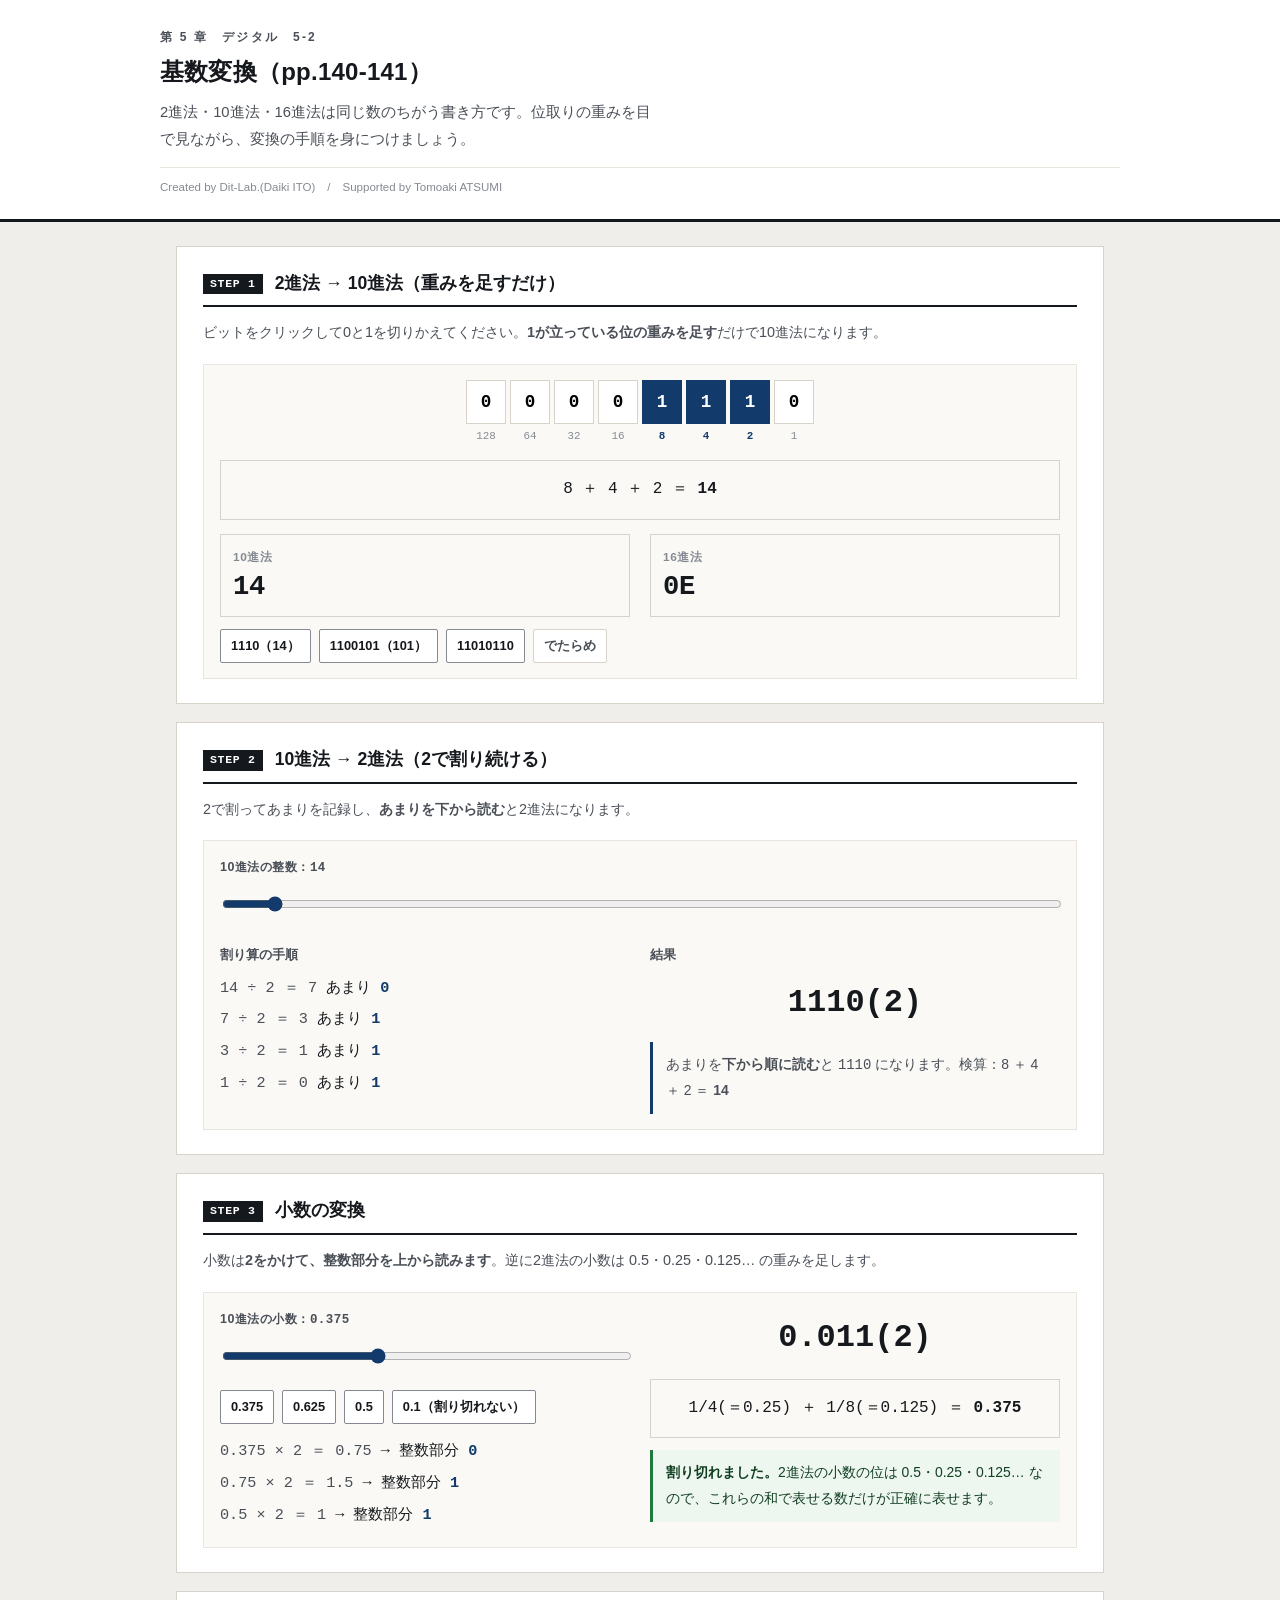
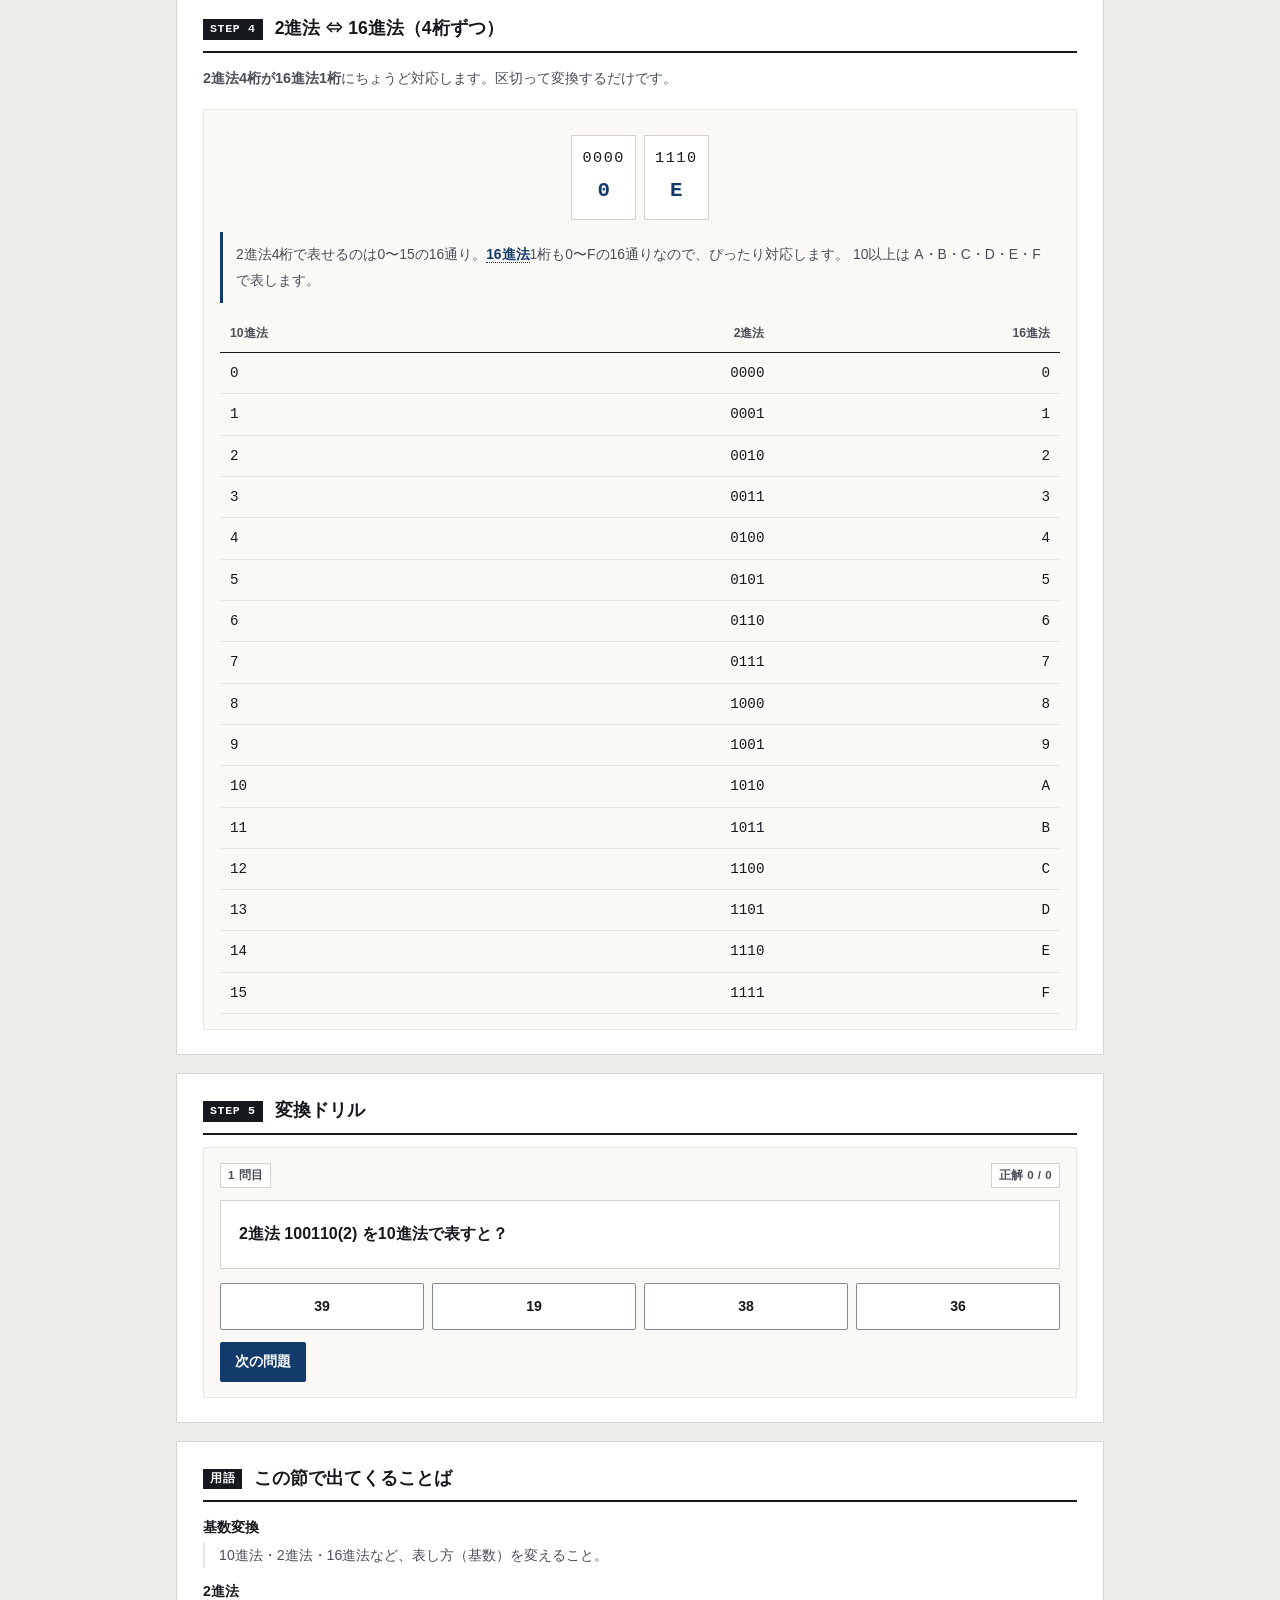
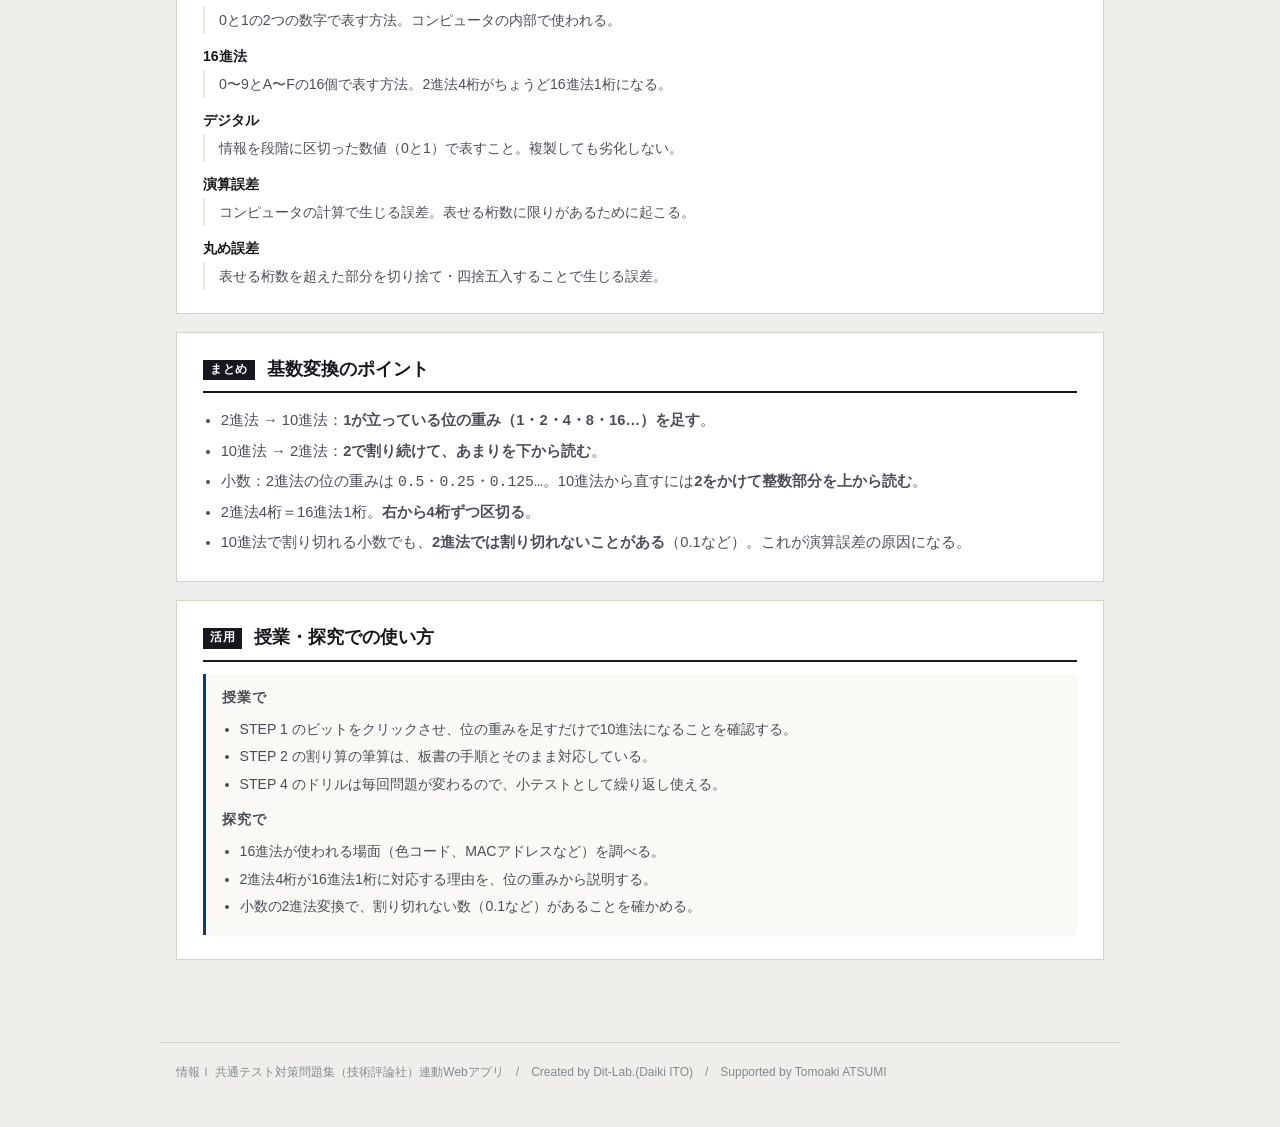
==== index.html @ 6496d929 "feat: Streamlit版を静的Webアプリ化。位の重み・割り算の手順・小数変換・16進法対応に対応" ====
<!DOCTYPE html>
<html lang="ja">
<head>
<meta charset="UTF-8">
<meta name="viewport" content="width=device-width, initial-scale=1.0">
<title>基数変換｜情報Ⅰ共通テスト対策問題集</title>
<meta name="description" content="2進法・10進法・16進法は同じ数のちがう書き方です。位取りの重みを目で見ながら、変換の手順を身につけましょう。">
<link rel="icon" href="data:image/svg+xml,%3Csvg xmlns=%22http://www.w3.org/2000/svg%22 viewBox=%220 0 32 32%22%3E%3Crect width=%2232%22 height=%2232%22 fill=%22%2315181c%22/%3E%3Ctext x=%2216%22 y=%2222%22 font-size=%2218%22 font-family=%22monospace%22 fill=%22%23fff%22 text-anchor=%22middle%22%3E01%3C/text%3E%3C/svg%3E">
<link rel="stylesheet" href="css/style.css">
<link rel="stylesheet" href="css/app.css">
</head>
<body>

<header class="app-header">
  <div class="inner">
    <span class="eyebrow">第 5 章　デジタル　5-2</span>
    <h1>基数変換（pp.140-141）</h1>
    <p class="lead">2進法・10進法・16進法は同じ数のちがう書き方です。位取りの重みを目で見ながら、変換の手順を身につけましょう。</p>
    <p class="credit">Created by Dit-Lab.(Daiki ITO)　/　Supported by Tomoaki ATSUMI</p>
  </div>
</header>

<main class="wrap">
  <section class="step" id="step1">
    <h2><span class="no">STEP 1</span>2進法 → 10進法（重みを足すだけ）</h2>
    <p class="desc">ビットをクリックして0と1を切りかえてください。<strong>1が立っている位の重みを足す</strong>だけで10進法になります。</p>

    <div class="panel">
      <div class="bitrow" id="bits"></div>
      <div class="calcline" id="calc1" style="margin-top:14px"></div>
      <div class="grid c2" style="margin-top:14px">
        <div class="metric" style="border:1px solid var(--rule);padding:12px">
          <div class="k">10進法</div><div class="v" id="dec1" style="font-size:1.7rem">—</div></div>
        <div class="metric" style="border:1px solid var(--rule);padding:12px">
          <div class="k">16進法</div><div class="v" id="hex1" style="font-size:1.7rem">—</div></div>
      </div>
      <div class="btn-row" style="margin-top:12px">
        <button class="btn sm" data-bin="00001110">1110（14）</button>
        <button class="btn sm" data-bin="01100101">1100101（101）</button>
        <button class="btn sm" data-bin="11010110">11010110</button>
        <button class="btn sm ghost" id="randBin">でたらめ</button>
      </div>
    </div>
  </section>

  <section class="step" id="step2">
    <h2><span class="no">STEP 2</span>10進法 → 2進法（2で割り続ける）</h2>
    <p class="desc">2で割ってあまりを記録し、<strong>あまりを下から読む</strong>と2進法になります。</p>
    <div class="panel">
      <label class="fld" for="decIn">10進法の整数：<span class="mono" id="decInV">14</span></label>
      <input type="range" id="decIn" min="0" max="255" step="1" value="14">
      <div class="grid c2" style="margin-top:14px">
        <div><h3 style="font-size:.84rem;color:var(--ink-2);margin-bottom:8px">割り算の手順</h3>
          <div class="divsteps" id="divSteps"></div></div>
        <div><h3 style="font-size:.84rem;color:var(--ink-2);margin-bottom:8px">結果</h3>
          <div class="bigval" id="binOut"></div>
          <div class="note info" id="divNote" style="margin-top:10px"></div></div>
      </div>
    </div>
  </section>

  <section class="step" id="step3">
    <h2><span class="no">STEP 3</span>小数の変換</h2>
    <p class="desc">小数は<strong>2をかけて、整数部分を上から読みます</strong>。逆に2進法の小数は 0.5・0.25・0.125… の重みを足します。</p>
    <div class="panel">
      <div class="grid c2">
        <div>
          <label class="fld" for="fracIn">10進法の小数：<span class="mono" id="fracInV">0.375</span></label>
          <input type="range" id="fracIn" min="0" max="0.9990" step="0.0005" value="0.375">
          <div class="btn-row" style="margin-top:8px">
            <button class="btn sm" data-frac="0.375">0.375</button>
            <button class="btn sm" data-frac="0.625">0.625</button>
            <button class="btn sm" data-frac="0.5">0.5</button>
            <button class="btn sm" data-frac="0.1">0.1（割り切れない）</button>
          </div>
          <div class="divsteps" id="fracSteps" style="margin-top:12px"></div>
        </div>
        <div>
          <div class="bigval" id="fracOut"></div>
          <div class="calcline" id="fracCalc" style="margin-top:12px"></div>
          <div class="note" id="fracNote" style="margin-top:12px"></div>
        </div>
      </div>
    </div>
  </section>

  <section class="step" id="step4">
    <h2><span class="no">STEP 4</span>2進法 ⇔ 16進法（4桁ずつ）</h2>
    <p class="desc"><strong>2進法4桁が16進法1桁</strong>にちょうど対応します。区切って変換するだけです。</p>
    <div class="panel">
      <div class="hexmap" id="hexMap"></div>
      <div class="note info" style="margin-top:12px">
        2進法4桁で表せるのは0〜15の16通り。<span class="term" data-t="16進法">16進法</span>1桁も0〜Fの16通りなので、ぴったり対応します。
        10以上は A・B・C・D・E・F で表します。
      </div>
      <div class="tbl-scroll" style="margin-top:12px"><table class="tbl" id="hexTable"></table></div>
    </div>
  </section>

  <section class="step" id="step5">
    <h2><span class="no">STEP 5</span>変換ドリル</h2>
    <div class="panel">
      <div class="qhead">
        <span class="badge" id="dProgress">0 問</span>
        <span class="badge">正解 <span class="score" id="dScore">0</span> / <span class="score" id="dTotal">0</span></span>
      </div>
      <div class="card-q"><div class="q-scene" id="dText"></div></div>
      <div class="choice4" id="dChoices"></div>
      <div class="note" id="dFb" hidden style="margin-top:12px"></div>
      <div class="btn-row" style="margin-top:12px">
        <button class="btn primary" id="dNext">次の問題</button>
      </div>
    </div>
  </section>

  <section class="step" id="glossary">
    <h2><span class="no">用語</span>この節で出てくることば</h2>
    <div id="glossBox"></div>
  </section>

  <section class="step">
    <h2><span class="no">まとめ</span>基数変換のポイント</h2>
    <ul style="margin:0;padding-left:1.2em;color:var(--ink-2);font-size:.92rem;line-height:2.05">
      <li>2進法 → 10進法：<strong>1が立っている位の重み（1・2・4・8・16…）を足す</strong>。</li>
      <li>10進法 → 2進法：<strong>2で割り続けて、あまりを下から読む</strong>。</li>
      <li>小数：2進法の位の重みは <span class="mono">0.5・0.25・0.125…</span>。10進法から直すには<strong>2をかけて整数部分を上から読む</strong>。</li>
      <li>2進法4桁＝16進法1桁。<strong>右から4桁ずつ区切る</strong>。</li>
      <li>10進法で割り切れる小数でも、<strong>2進法では割り切れないことがある</strong>（0.1など）。これが演算誤差の原因になる。</li>
    </ul>
  </section>

  <section class="step">
    <h2><span class="no">活用</span>授業・探究での使い方</h2>
    <div class="use-note">
      <h3>授業で</h3>
      <ul>
        <li>STEP 1 のビットをクリックさせ、位の重みを足すだけで10進法になることを確認する。</li>
        <li>STEP 2 の割り算の筆算は、板書の手順とそのまま対応している。</li>
        <li>STEP 4 のドリルは毎回問題が変わるので、小テストとして繰り返し使える。</li>
      </ul>
      <h3 style="margin-top:12px">探究で</h3>
      <ul>
        <li>16進法が使われる場面（色コード、MACアドレスなど）を調べる。</li>
        <li>2進法4桁が16進法1桁に対応する理由を、位の重みから説明する。</li>
        <li>小数の2進法変換で、割り切れない数（0.1など）があることを確かめる。</li>
      </ul>
    </div>
  </section>

</main>

<footer class="app-footer">
  情報Ⅰ 共通テスト対策問題集（技術評論社）連動Webアプリ　/　Created by Dit-Lab.(Daiki ITO)　/　Supported by Tomoaki ATSUMI
</footer>

<script src="js/tools.js"></script>
<script src="js/chart.js"></script>
<script src="js/terms.js"></script>
<script src="js/app.js"></script>
</body>
</html>
---- css/style.css ----
/* =========================================================
   情報Ⅰ 共通テスト対策問題集 — Web アプリ共通スタイル
   紙面（参考書）に寄せた設計。装飾色は使わず、色は意味を持つときだけ。
   ========================================================= */

:root{
  --paper:#ffffff;
  --paper-2:#faf9f6;      /* うすい紙 */
  --bg:#f0eeea;           /* 台紙 */
  --ink:#15181c;
  --ink-2:#4a4f57;
  --ink-3:#858a92;
  --rule:#d7d3cb;         /* 罫線 */
  --rule-2:#e8e5df;
  --accent:#123a6b;       /* 濃紺。主要操作と現在地だけに使う */
  --accent-w:#e9eef6;
  --zero:#c0392b;         /* 左＝0 */
  --one:#1d4ed8;          /* 右＝1 */
  --ok:#1f7a3d;   --ok-bg:#eef6f0;
  --ng:#b3261e;   --ng-bg:#fbefee;
  --warn:#8a5a00; --warn-bg:#fbf5e8;
  --font:"Hiragino Kaku Gothic ProN","Hiragino Sans","Yu Gothic Medium","Yu Gothic",
         "Noto Sans JP",Meiryo,-apple-system,BlinkMacSystemFont,sans-serif;
  --mono:"SFMono-Regular",Menlo,Consolas,"Courier New",monospace;
}

*{box-sizing:border-box}
[hidden]{display:none !important}
html{-webkit-text-size-adjust:100%}
body{
  margin:0; background:var(--bg); color:var(--ink);
  font-family:var(--font); font-size:16px; line-height:1.85;
  font-feature-settings:"palt" 1;
}
h1,h2,h3,h4{line-height:1.45; margin:0; font-weight:700}
p{margin:0 0 .75em} p:last-child{margin-bottom:0}
a{color:var(--accent)}

/* ---------- 標題 ---------- */
.app-header{background:var(--paper); border-bottom:3px solid var(--ink); padding:26px 20px 20px}
.app-header .inner{max-width:960px; margin:0 auto}
.app-header .eyebrow{
  font-size:.75rem; font-weight:700; color:var(--ink-2); letter-spacing:.18em;
  display:block; margin-bottom:7px;
}
.app-header h1{font-size:1.5rem; letter-spacing:.01em}
.app-header .lead{font-size:.92rem; color:var(--ink-2); margin-top:9px; max-width:60ch}
.app-header .credit{
  font-size:.72rem; color:var(--ink-3); margin-top:14px;
  padding-top:9px; border-top:1px solid var(--rule-2);
}

/* ---------- 版面 ---------- */
.wrap{max-width:960px; margin:0 auto; padding:24px 16px 64px}
.step{background:var(--paper); border:1px solid var(--rule); padding:24px 26px; margin-bottom:18px}
.step > h2{
  display:flex; align-items:baseline; gap:12px; font-size:1.1rem;
  padding-bottom:9px; border-bottom:2px solid var(--ink); margin-bottom:12px;
}
.step > h2 .no{
  flex:none; font-family:var(--mono); font-size:.72rem; font-weight:700;
  background:var(--ink); color:var(--paper); padding:2px 7px; letter-spacing:.06em;
  position:relative; top:-2px;
}
.step > .desc{color:var(--ink-2); font-size:.9rem; margin-bottom:18px}
.step[hidden]{display:none}

.grid{display:grid; gap:20px}
.grid > *{min-width:0}          /* 子の中身で列が広がるのを防ぐ */
@media(min-width:800px){ .grid.c2{grid-template-columns:1fr 1fr} }

.panel{border:1px solid var(--rule-2); background:var(--paper-2); padding:15px 16px; min-width:0}
.panel > h3{
  font-size:.8rem; font-weight:700; color:var(--ink-2); letter-spacing:.08em;
  margin-bottom:12px; padding-bottom:6px; border-bottom:1px solid var(--rule);
}

/* ---------- 部品 ---------- */
.btn{
  appearance:none; border:1px solid var(--ink-3); background:var(--paper); color:var(--ink);
  font-family:inherit; font-size:.88rem; font-weight:700; padding:8px 14px;
  border-radius:2px; cursor:pointer; min-height:40px; line-height:1.4;
  transition:background .12s, border-color .12s, color .12s;
}
.btn:hover:not(:disabled){background:var(--accent-w); border-color:var(--accent); color:var(--accent)}
.btn:disabled{opacity:.35; cursor:not-allowed}
.btn.primary{background:var(--accent); color:var(--paper); border-color:var(--accent)}
.btn.primary:hover:not(:disabled){background:#0d2c53; color:var(--paper)}
.btn.ghost{border-color:var(--rule); color:var(--ink-2)}
.btn.sm{font-size:.8rem; padding:5px 10px; min-height:34px}
.btn-row{display:flex; flex-wrap:wrap; gap:8px; align-items:center}

/* タブ（見出し下線式） */
.seg{display:flex; gap:0; border-bottom:1px solid var(--rule)}
.seg button{
  appearance:none; border:0; background:transparent; font-family:inherit; font-size:.88rem;
  font-weight:700; color:var(--ink-3); padding:9px 4px; margin-right:26px; cursor:pointer;
  border-bottom:3px solid transparent; margin-bottom:-1px; min-height:40px;
}
.seg button:hover{color:var(--ink-2)}
.seg button[aria-pressed="true"]{color:var(--ink); border-bottom-color:var(--accent)}

label.fld{display:block; font-size:.78rem; font-weight:700; color:var(--ink-2); margin-bottom:5px; letter-spacing:.04em}
input[type=text], textarea, input[type=number]{
  width:100%; font-family:inherit; font-size:1rem; color:var(--ink);
  border:1px solid var(--ink-3); border-radius:2px; padding:9px 11px;
  background:var(--paper); min-height:42px;
}
input:focus, textarea:focus{outline:2px solid var(--accent); outline-offset:-1px; border-color:var(--accent)}
.btn:focus-visible, .seg button:focus-visible, .node-card:focus-visible{outline:2px solid var(--accent); outline-offset:2px}
textarea{resize:vertical; line-height:1.7}
.mono{font-family:var(--mono)}

table.tbl{width:100%; border-collapse:collapse; font-size:.89rem}
table.tbl th, table.tbl td{border-bottom:1px solid var(--rule-2); padding:7px 10px; text-align:right}
table.tbl th:first-child, table.tbl td:first-child{text-align:left}
table.tbl thead th{border-bottom:1.5px solid var(--ink); font-size:.76rem; color:var(--ink-2); font-weight:700; white-space:nowrap}
.tbl-scroll{overflow-x:auto; -webkit-overflow-scrolling:touch; max-width:100%}

.note{padding:10px 13px; font-size:.87rem; border-left:3px solid var(--ink-3); background:var(--paper-2)}
.note.ok{background:var(--ok-bg); border-left-color:var(--ok); color:#123f22}
.note.ng{background:var(--ng-bg); border-left-color:var(--ng); color:#6d1a15}
.note.info{background:var(--paper-2); border-left-color:var(--accent); color:var(--ink-2)}
.note.warn{background:var(--warn-bg); border-left-color:var(--warn); color:#5c3d00}
.note[hidden]{display:none}

.badge{
  display:inline-block; font-size:.72rem; font-weight:700; padding:1px 7px;
  border:1px solid var(--rule); color:var(--ink-2); background:var(--paper); letter-spacing:.04em;
}

/* 数値は罫線で仕切るだけ。カードにしない */
.metrics{display:flex; flex-wrap:wrap; gap:0; border-top:1px solid var(--rule)}
.metric{flex:1 1 130px; padding:11px 14px 11px 0; border-right:1px solid var(--rule-2)}
.metric:last-child{border-right:0}
.metric .k{font-size:.74rem; color:var(--ink-3); font-weight:700; letter-spacing:.05em}
.metric .v{font-size:1.6rem; font-weight:700; line-height:1.3; font-family:var(--mono); letter-spacing:-.01em}
.metric .s{font-size:.76rem; color:var(--ink-2)}

.bit0{color:var(--zero); font-weight:700}
.bit1{color:var(--one); font-weight:700}

.app-footer{
  max-width:960px; margin:0 auto; padding:18px 16px 44px; color:var(--ink-3);
  font-size:.75rem; border-top:1px solid var(--rule);
}
.sr-only{position:absolute;width:1px;height:1px;overflow:hidden;clip:rect(0 0 0 0);white-space:nowrap}

@media(max-width:640px){
  body{font-size:15px}
  .app-header{padding:20px 16px 16px}
  .app-header h1{font-size:1.16rem}
  .wrap{padding:16px 12px 52px}
  .step{padding:18px 15px}
  .seg button{margin-right:18px; font-size:.84rem}
  .metric{flex-basis:50%; border-right:0}
}
@media (prefers-reduced-motion:reduce){ *{animation:none!important; transition:none!important} }

/* ---------- 自分のデータ・共有・印刷 ---------- */
.toolbar{display:flex; flex-wrap:wrap; gap:8px; align-items:center; margin-top:12px;
  padding-top:12px; border-top:1px solid var(--rule-2)}
.toolbar .hint{font-size:.78rem; color:var(--ink-3)}
.paste-area{width:100%; min-height:110px; font-family:var(--mono); font-size:.86rem}
.use-note{background:var(--paper-2); border-left:3px solid var(--accent); padding:14px 16px; font-size:.88rem}
.use-note h3{font-size:.86rem; letter-spacing:.06em; margin-bottom:8px; color:var(--ink-2)}
.use-note ol, .use-note ul{margin:0; padding-left:1.25em; line-height:1.95; color:var(--ink-2)}

@media print{
  body{background:#fff}
  .app-header{border-bottom:2px solid #000}
  .step{border:1px solid #bbb; break-inside:avoid; page-break-inside:avoid; margin-bottom:12px}
  .btn, .seg, .toolbar, input[type=range]{display:none !important}
  .note{border-left-width:2px}
  a[href]:after{content:""}
}

/* ---------- 入力グリッド ---------- */
.dg-scroll{overflow:auto; -webkit-overflow-scrolling:touch; border:1px solid var(--rule); background:var(--paper); max-height:420px}
table.dg{border-collapse:collapse; font-family:var(--mono); font-size:.9rem; min-width:100%}
table.dg th, table.dg td{border:1px solid var(--rule-2); padding:0}
table.dg thead th{background:var(--paper-2); position:sticky; top:0; z-index:2}
table.dg .dg-n{background:var(--paper-2); color:var(--ink-3); font-size:.76rem; font-weight:400;
  text-align:center; min-width:34px; padding:0 4px; position:sticky; left:0; z-index:1}
table.dg .dg-corner{background:var(--paper-2); min-width:34px; position:sticky; left:0; z-index:3}
table.dg .dg-act{background:var(--paper-2); width:34px}
.dg-h, .dg-c{width:100%; min-width:96px; border:0; background:transparent; font-family:inherit;
  font-size:.9rem; padding:8px 9px; color:var(--ink); min-height:38px}
.dg-h{font-weight:700; font-family:var(--font); font-size:.82rem; color:var(--ink-2)}
.dg-c.num{text-align:right}
.dg-c:focus, .dg-h:focus{outline:2px solid var(--accent); outline-offset:-2px; background:var(--accent-w)}
.dg-del{border:0; background:transparent; color:var(--ink-3); cursor:pointer; width:32px; height:34px; font-size:1rem}
.dg-del:hover{color:var(--ng)}
.dg-tools{display:flex; flex-wrap:wrap; gap:8px; align-items:center; margin-top:10px}
.dg-hint{font-size:.76rem; color:var(--ink-3)}

/* ---------- ファイル読み込み ---------- */
.filebox{display:flex; flex-wrap:wrap; gap:10px; align-items:center; padding:12px;
  border:1px dashed var(--rule); background:var(--paper-2)}
.filebox input[type=file]{font-size:.85rem; font-family:inherit; max-width:100%}
.filebox .sel{max-width:220px}
.filelabel{display:inline-flex; align-items:center; gap:6px; font-size:.85rem; font-weight:700;
  border:1px solid var(--ink-3); background:var(--paper); padding:8px 14px; border-radius:2px; cursor:pointer; min-height:40px}
.filelabel:hover{border-color:var(--accent); color:var(--accent); background:var(--accent-w)}
.filelabel input{display:none}

/* ---------- 用語解説 ---------- */
.term{position:relative; border-bottom:1.5px dotted var(--accent); cursor:help; color:var(--accent); font-weight:700}
.term .term-pop{display:none; position:absolute; left:0; top:1.7em; z-index:50; width:min(300px,78vw);
  background:var(--paper); border:1px solid var(--ink-3); box-shadow:0 6px 20px rgba(0,0,0,.14);
  padding:10px 12px; font-size:.82rem; font-weight:400; color:var(--ink-2); line-height:1.75;
  border-left:3px solid var(--accent); cursor:auto; text-align:left}
.term .term-pop b{display:block; color:var(--ink); font-size:.86rem; margin-bottom:3px}
.term.open .term-pop{display:block}
dl.gloss{margin:0; font-size:.88rem}
dl.gloss dt{font-weight:700; color:var(--ink); margin-top:10px}
dl.gloss dt:first-child{margin-top:0}
dl.gloss dd{margin:2px 0 0; color:var(--ink-2); line-height:1.85; padding-left:1em; border-left:2px solid var(--rule-2)}
@media print{ .term{border-bottom:0; color:inherit} .term .term-pop{display:none !important} }

/* ---------- スマホ・タブレット ---------- */
@media (max-width:1024px){
  /* iOS で入力時に画面が勝手に拡大するのを防ぐ（16px 未満だとズームする） */
  input[type=text], input[type=number], textarea, select, .dg-c, .dg-h{ font-size:16px }
  .dg-c, .dg-h{ min-width:110px }
}
@media (max-width:820px){
  .grid.c2{grid-template-columns:1fr}
  .dg-scroll{max-height:340px}
  .filebox{flex-direction:column; align-items:stretch}
  .filebox .sel{max-width:100%}
  .term .term-pop{left:auto; right:0; width:min(280px,86vw)}
}
@media (max-width:480px){
  .step > h2{font-size:1rem; flex-wrap:wrap}
  .metrics{gap:0}
  .metric{flex-basis:50%; padding-right:10px}
  .metric .v{font-size:1.3rem}
  .btn{padding:8px 12px}
  .dg-tools{gap:6px}
  .dg-hint{width:100%}
}
/* タッチ操作でのスクロールを滑らかに */
.tbl-scroll, .dg-scroll, .tree-box{ -webkit-overflow-scrolling:touch; overscroll-behavior-x:contain }
---- css/app.css ----
.qhead{display:flex; justify-content:space-between; align-items:center; margin-bottom:12px}
.card-q{border:1px solid var(--rule); background:var(--paper); padding:18px; margin-bottom:14px}
.q-scene{font-size:1rem; font-weight:700; line-height:1.9}
.choice4{display:grid; gap:8px; grid-template-columns:repeat(auto-fit,minmax(160px,1fr))}
.choice4 .btn{text-align:left; line-height:1.65; padding:11px 13px}
.choice4 .btn.correct{background:var(--ok-bg); border-color:var(--ok); color:var(--ok)}
.choice4 .btn.wrong{background:var(--ng-bg); border-color:var(--ng); color:var(--ng)}
.choice4.locked{pointer-events:none}
.sel{width:100%; font-family:inherit; font-size:.95rem; padding:9px 11px; min-height:42px;
  border:1px solid var(--ink-3); border-radius:2px; background:var(--paper); color:var(--ink)}
input[type=range]{width:100%; accent-color:var(--accent); height:34px}
.why{font-size:.85rem; color:var(--ink-2); line-height:1.85}
.eqbox{font-family:var(--mono); font-size:1.02rem; font-weight:700; text-align:center; padding:14px;
  border:1px solid var(--rule); background:var(--paper-2); line-height:1.8}
.blankin{border:1.5px solid var(--accent); background:#fff; padding:6px 8px; text-align:center;
  font-family:var(--mono); min-height:38px; font-size:.95rem; max-width:120px}
.blankin.ok{border-color:var(--ok); background:var(--ok-bg)}
.blankin.ng{border-color:var(--ng); background:var(--ng-bg)}
table.tbl td .blankin{width:100%; max-width:none}
.bitrow{display:flex; gap:4px; flex-wrap:wrap; justify-content:center}
.bcol{text-align:center}
.bcol .b{width:40px; height:44px; border:1px solid var(--rule); background:var(--paper);
  font-family:var(--mono); font-weight:700; font-size:1.1rem; cursor:pointer; padding:0}
.bcol .b.on{background:var(--accent); color:#fff; border-color:var(--accent)}
.bcol .w{font-size:.68rem; color:var(--ink-3); font-family:var(--mono); margin-top:2px}
.bcol .w.on{color:var(--accent); font-weight:700}
.calcline{font-family:var(--mono); font-size:1rem; line-height:2.1; text-align:center;
  border:1px solid var(--rule); background:var(--paper-2); padding:12px; word-break:break-all}
.divsteps{font-family:var(--mono); font-size:.95rem; line-height:2.1}
.divsteps .q{color:var(--ink-2)}
.divsteps .r{color:var(--accent); font-weight:700}
.hexmap{display:flex; gap:8px; flex-wrap:wrap; justify-content:center; margin-top:10px}
.hexmap .g{border:1px solid var(--rule); padding:8px 10px; text-align:center; background:var(--paper)}
.hexmap .g .b4{font-family:var(--mono); font-size:.95rem; letter-spacing:.1em}
.hexmap .g .hx{font-family:var(--mono); font-size:1.3rem; font-weight:700; color:var(--accent)}
.bigval{font-family:var(--mono); font-size:2rem; font-weight:700; text-align:center}
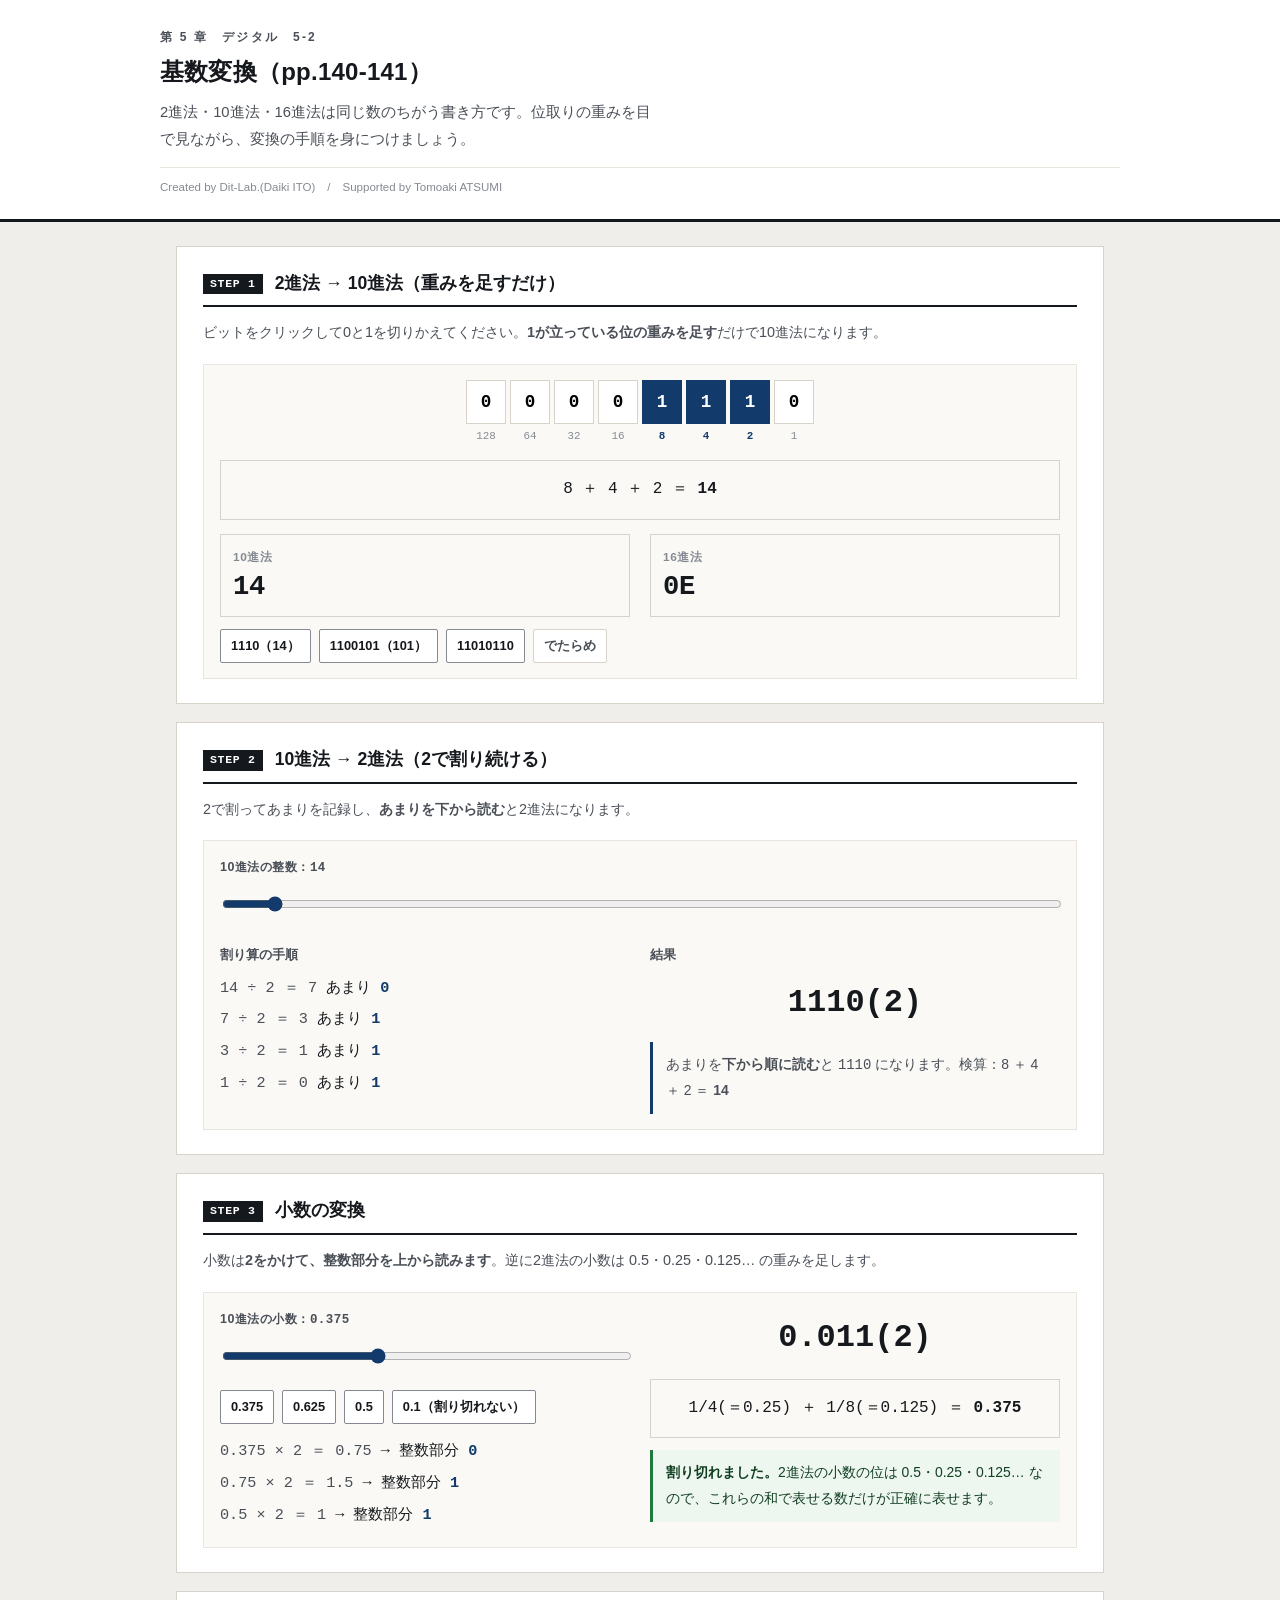
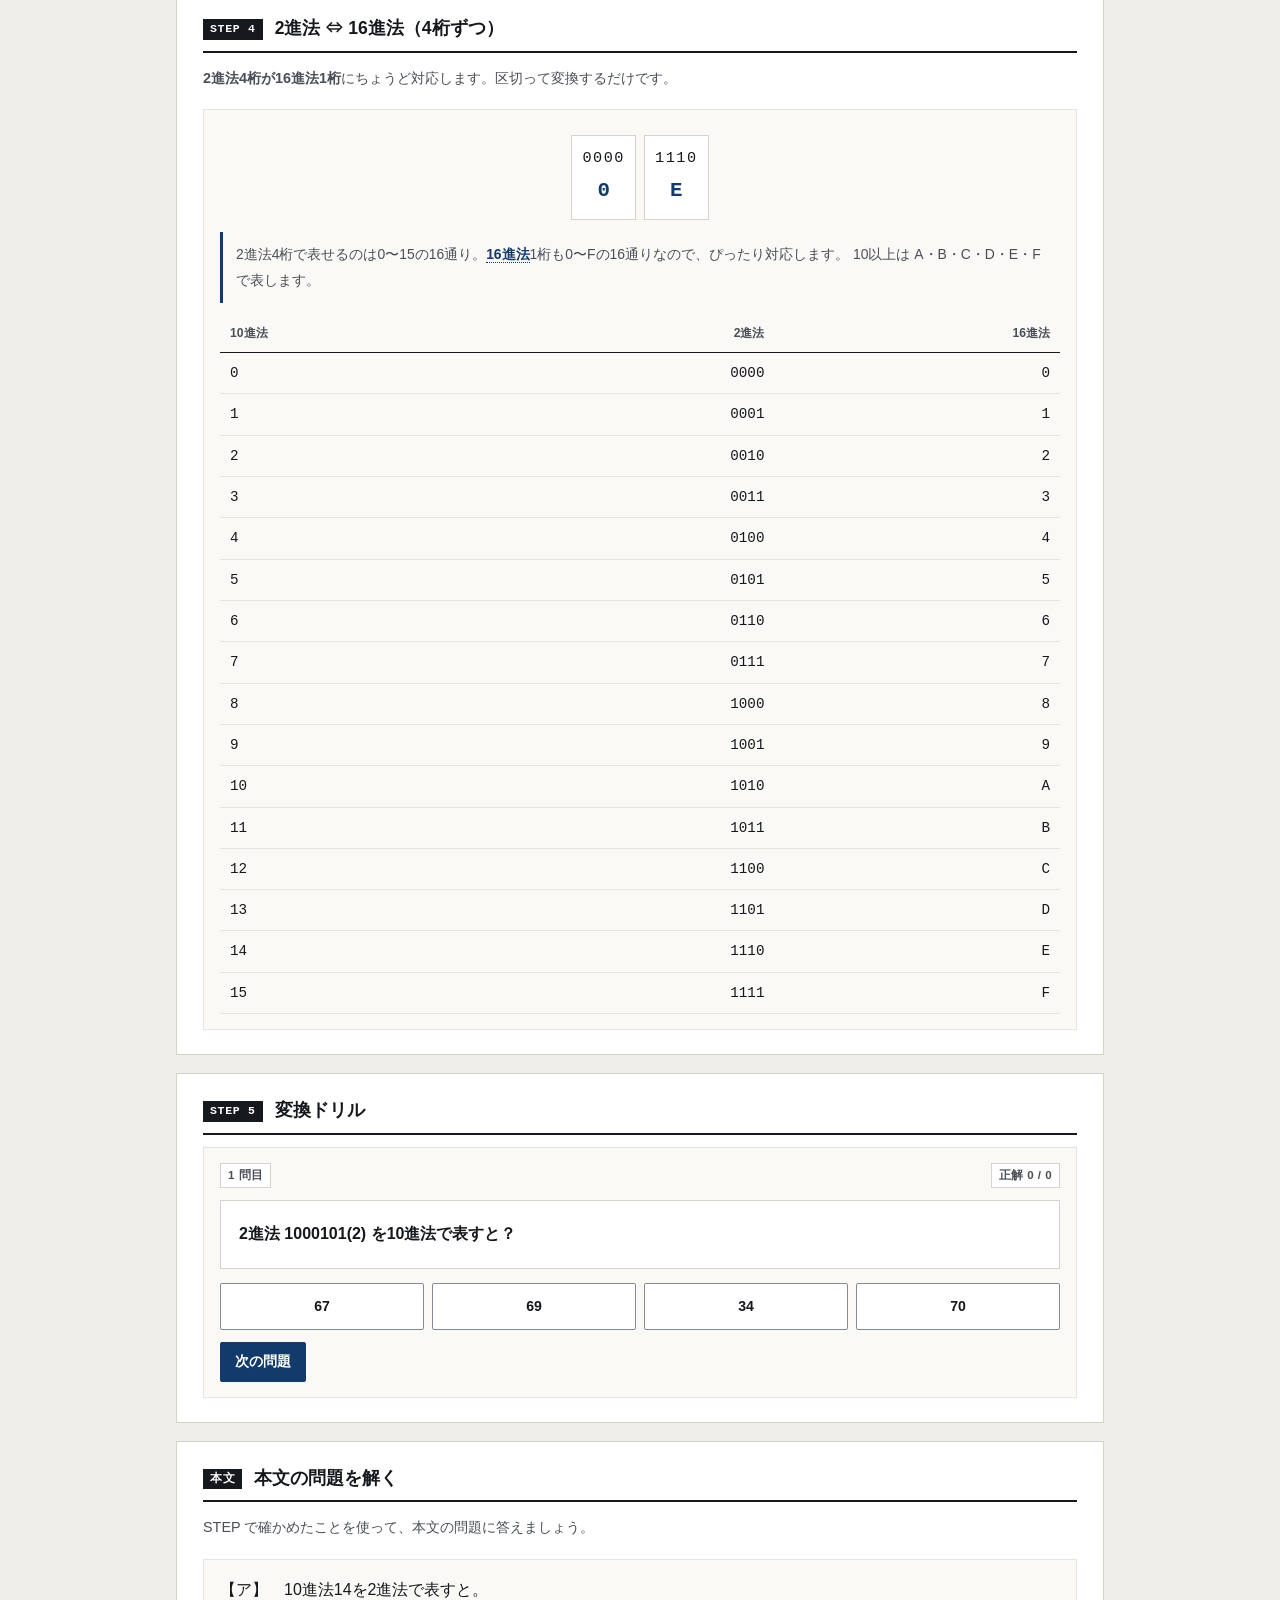
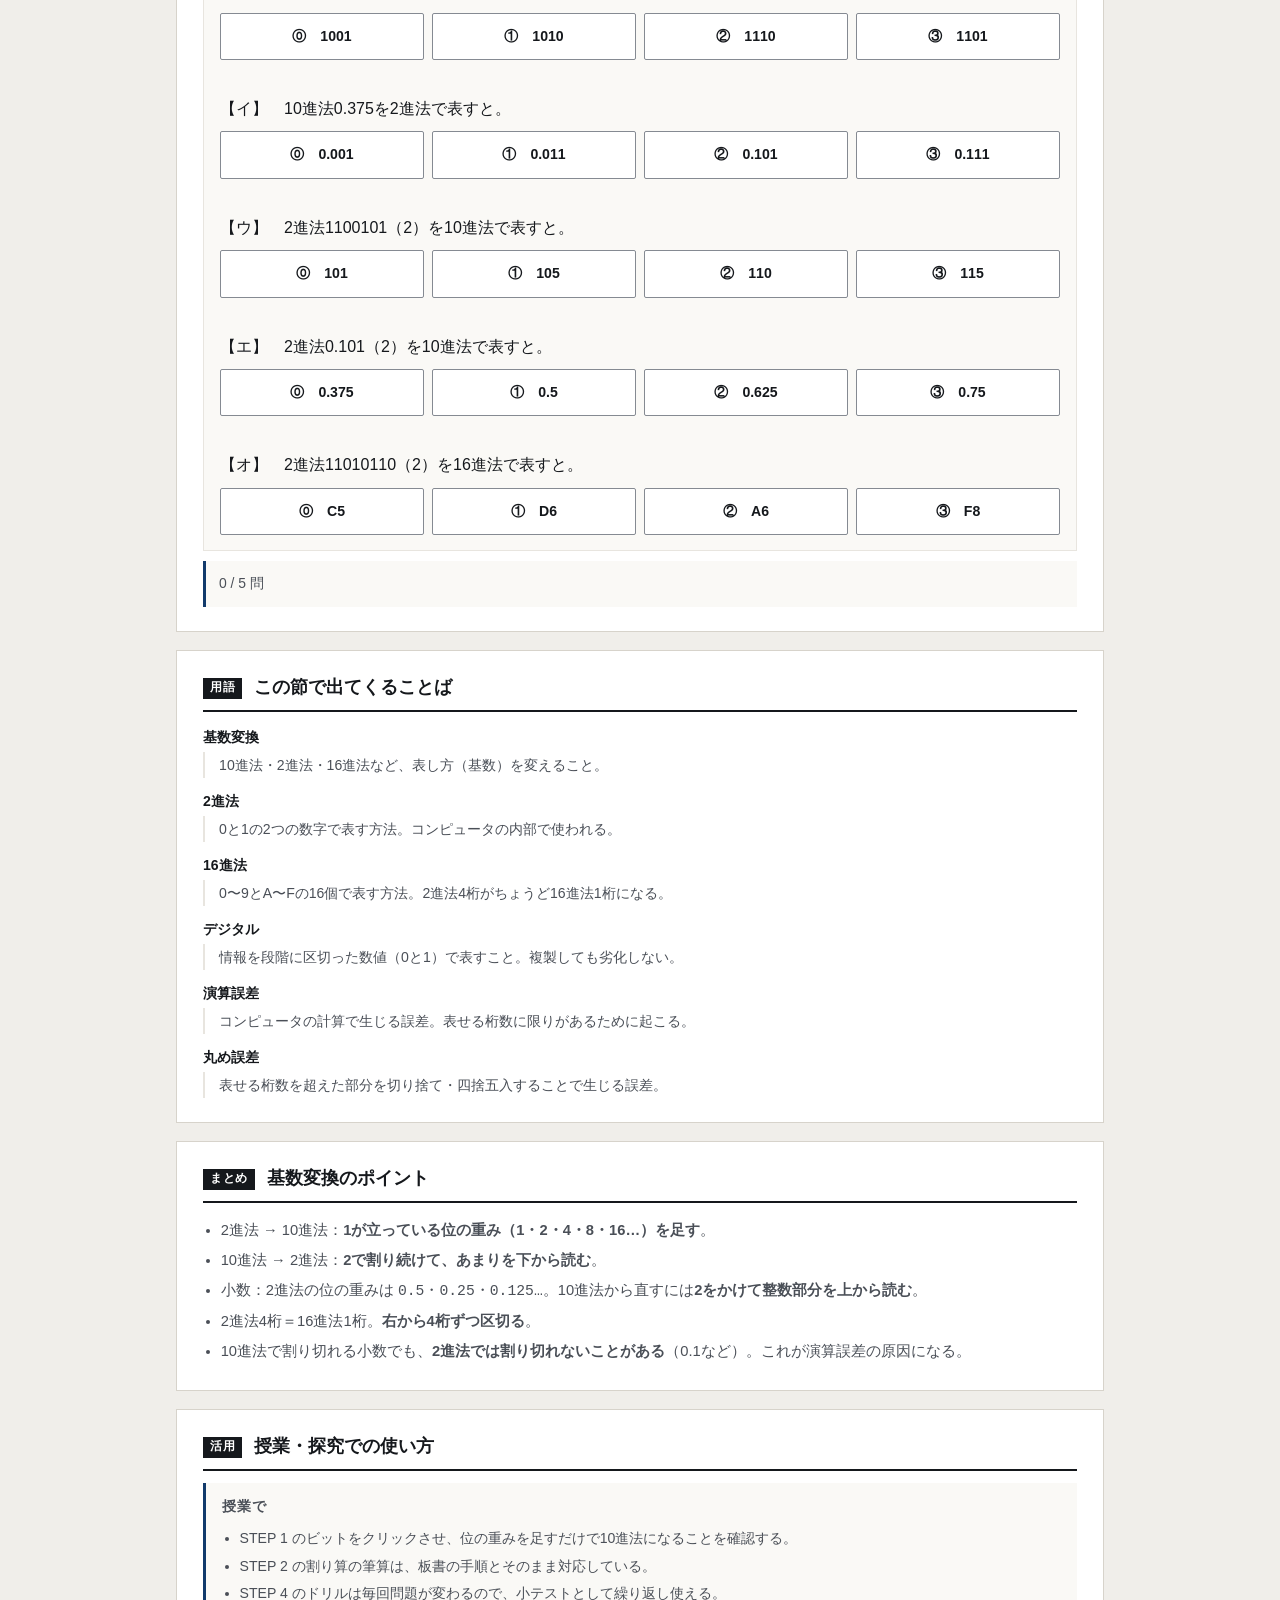
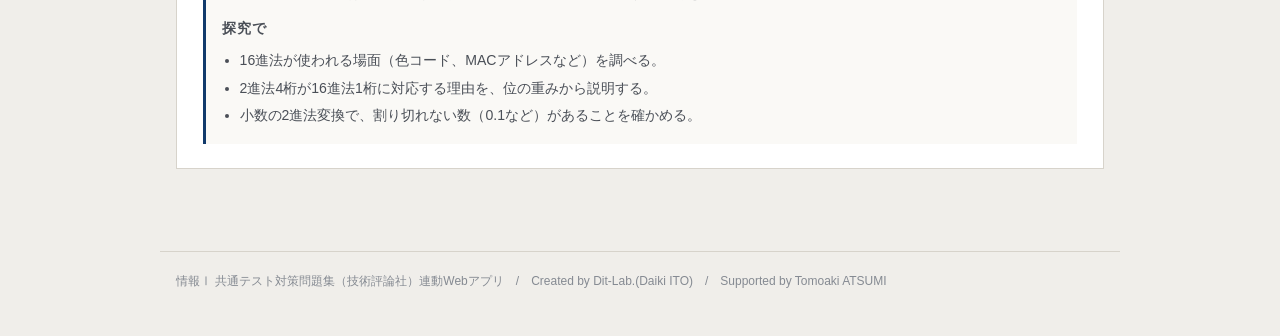
==== commit 88aca212: "feat: 本文の問題（空欄と解答群）をアプリ内で解けるセクションを追加。本文の答えと解説を明示" ====
--- a/index.html
+++ b/index.html
@@ -6,8 +6,8 @@
 <title>基数変換｜情報Ⅰ共通テスト対策問題集</title>
 <meta name="description" content="2進法・10進法・16進法は同じ数のちがう書き方です。位取りの重みを目で見ながら、変換の手順を身につけましょう。">
 <link rel="icon" href="data:image/svg+xml,%3Csvg xmlns=%22http://www.w3.org/2000/svg%22 viewBox=%220 0 32 32%22%3E%3Crect width=%2232%22 height=%2232%22 fill=%22%2315181c%22/%3E%3Ctext x=%2216%22 y=%2222%22 font-size=%2218%22 font-family=%22monospace%22 fill=%22%23fff%22 text-anchor=%22middle%22%3E01%3C/text%3E%3C/svg%3E">
-<link rel="stylesheet" href="css/style.css">
-<link rel="stylesheet" href="css/app.css">
+<link rel="stylesheet" href="css/style.css?v=239696b1">
+<link rel="stylesheet" href="css/app.css?v=88f4e2b1">
 </head>
 <body>
 
@@ -113,6 +113,13 @@
     </div>
   </section>
 
+  <section class="step" id="stepBook">
+    <h2><span class="no">本文</span>本文の問題を解く</h2>
+    <p class="desc">STEP で確かめたことを使って、本文の問題に答えましょう。</p>
+    <div class="panel" id="bookBox"></div>
+    <div class="note" id="bookNote" style="margin-top:10px"></div>
+  </section>
+
   <section class="step" id="glossary">
     <h2><span class="no">用語</span>この節で出てくることば</h2>
     <div id="glossBox"></div>
@@ -153,9 +160,10 @@
   情報Ⅰ 共通テスト対策問題集（技術評論社）連動Webアプリ　/　Created by Dit-Lab.(Daiki ITO)　/　Supported by Tomoaki ATSUMI
 </footer>
 
-<script src="js/tools.js"></script>
-<script src="js/chart.js"></script>
-<script src="js/terms.js"></script>
-<script src="js/app.js"></script>
+<script src="js/tools.js?v=c07db610"></script>
+<script src="js/chart.js?v=fb6e3be1"></script>
+<script src="js/terms.js?v=5a365cb9"></script>
+<script src="js/quiz.js?v=5d6779cc"></script>
+<script src="js/app.js?v=0c408ddc"></script>
 </body>
 </html>
--- a/css/style.css
+++ b/css/style.css
@@ -242,3 +242,28 @@
 }
 /* タッチ操作でのスクロールを滑らかに */
 .tbl-scroll, .dg-scroll, .tree-box{ -webkit-overflow-scrolling:touch; overscroll-behavior-x:contain }
+
+/* 幅指定つきの入力欄がスマートフォンではみ出さないようにする */
+input[type=text], input[type=number], input[type=search], textarea, select{ max-width:100% }
+.btn-row > label{ min-width:0; max-width:100% }
+.btn-row > label input, .btn-row > label select{ max-width:100% }
+
+/* 共通：○×判定・並べかえ（quiz.js 用） */
+.abcde{border:1px solid var(--rule); border-radius:3px; overflow:hidden}
+.abcde > div{border-top:1px solid var(--rule); padding:10px 12px}
+.abcde > div:first-child{border-top:0}
+.abcde .st{display:flex; gap:10px; align-items:flex-start; flex-wrap:wrap}
+.abcde .st .k{font-weight:700; font-family:var(--mono); min-width:1.4em}
+.abcde .st .t{flex:1; min-width:12em}
+.abcde .jb{display:flex; gap:6px}
+.abcde .jb .btn{min-width:3.4em; padding:6px 10px; text-align:center}
+.prep{display:grid; grid-template-columns:repeat(auto-fit,minmax(150px,1fr)); gap:10px; margin-top:10px}
+.prep .slot{border:1px dashed var(--ink-3); border-radius:3px; padding:10px; min-height:92px; background:var(--paper)}
+.prep .slot.filled{border-style:solid}
+.prep .slot .tag{font:700 .74rem/1.4 var(--mono); color:var(--accent); display:block; margin-bottom:6px}
+.prep .slot .txt{font-size:.86rem; line-height:1.7}
+.cards{display:flex; flex-wrap:wrap; gap:8px; margin-top:10px}
+.cards .c{border:1px solid var(--ink-3); border-radius:3px; padding:9px 12px; background:var(--paper);
+  cursor:pointer; font-size:.88rem; max-width:100%; text-align:left; font-family:inherit; color:var(--ink)}
+.cards .c:hover{background:var(--warn-bg)}
+.cards .c.used{opacity:.35; pointer-events:none}
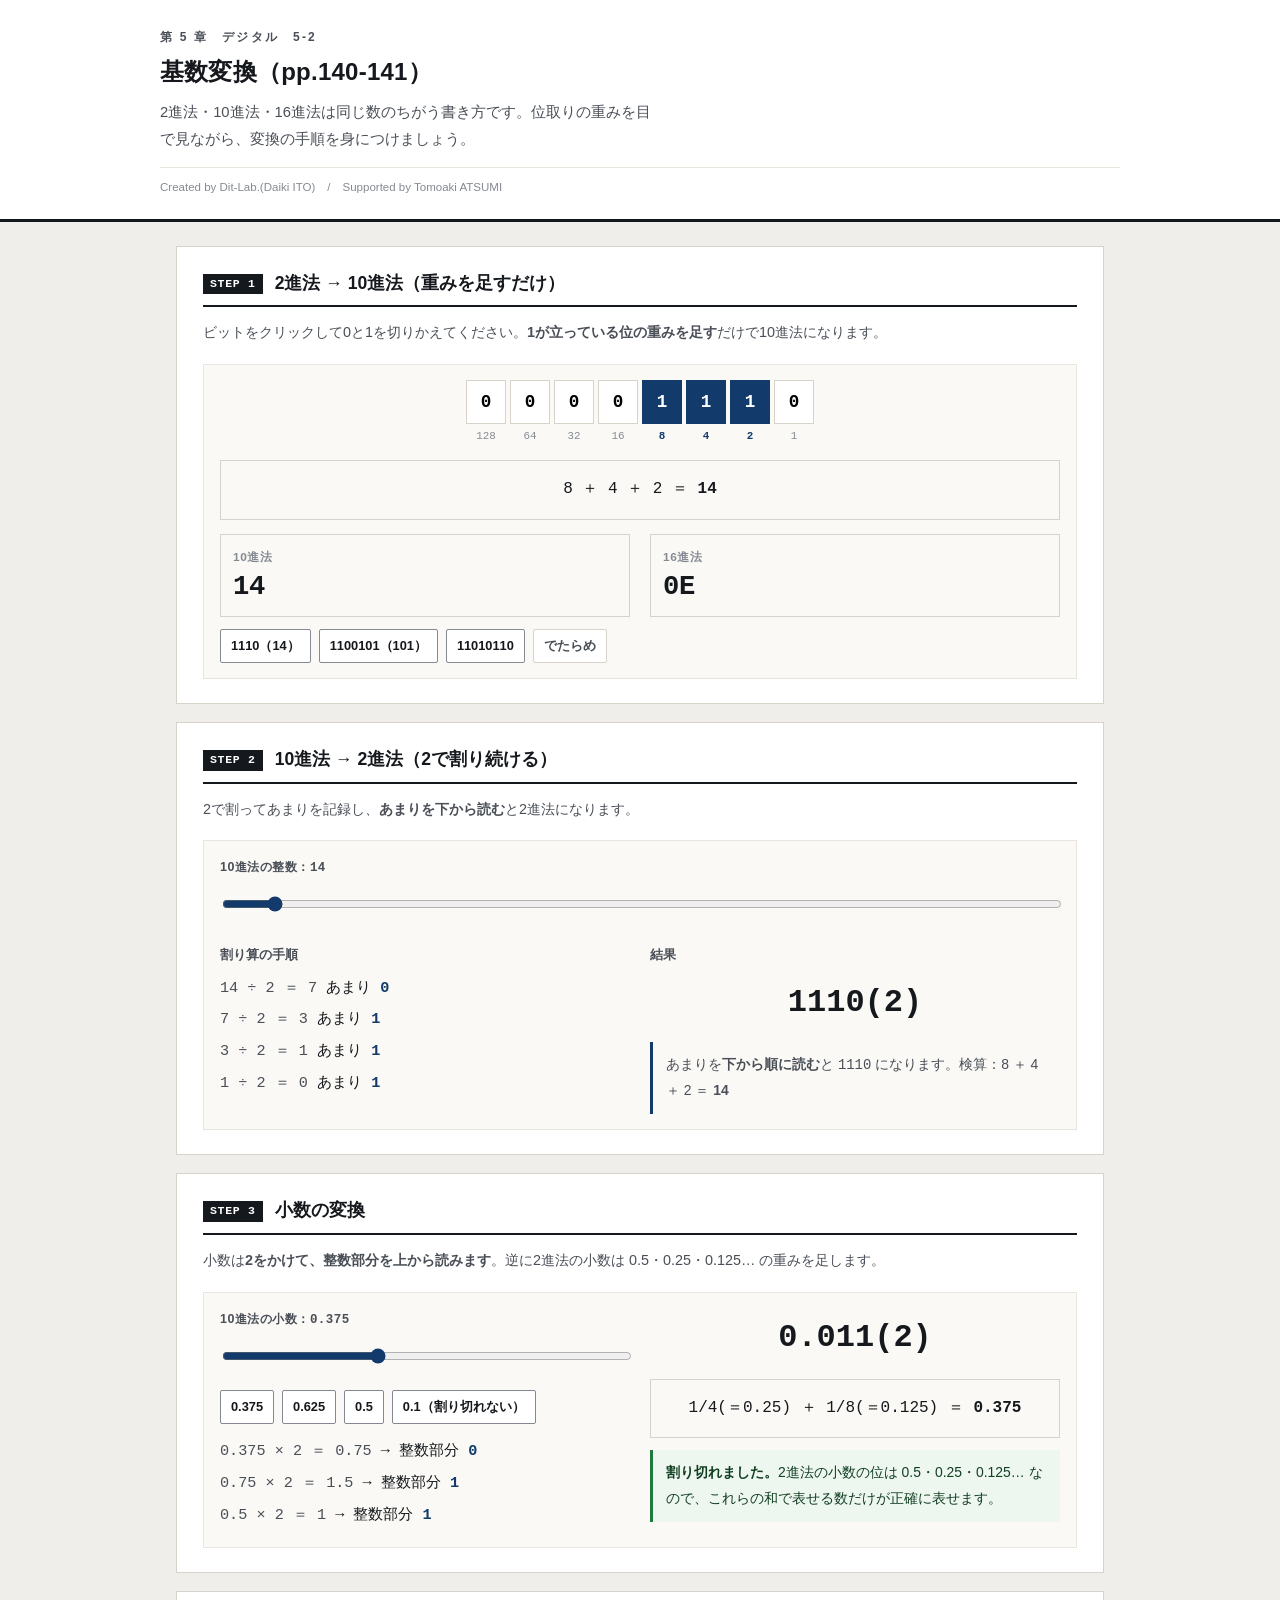
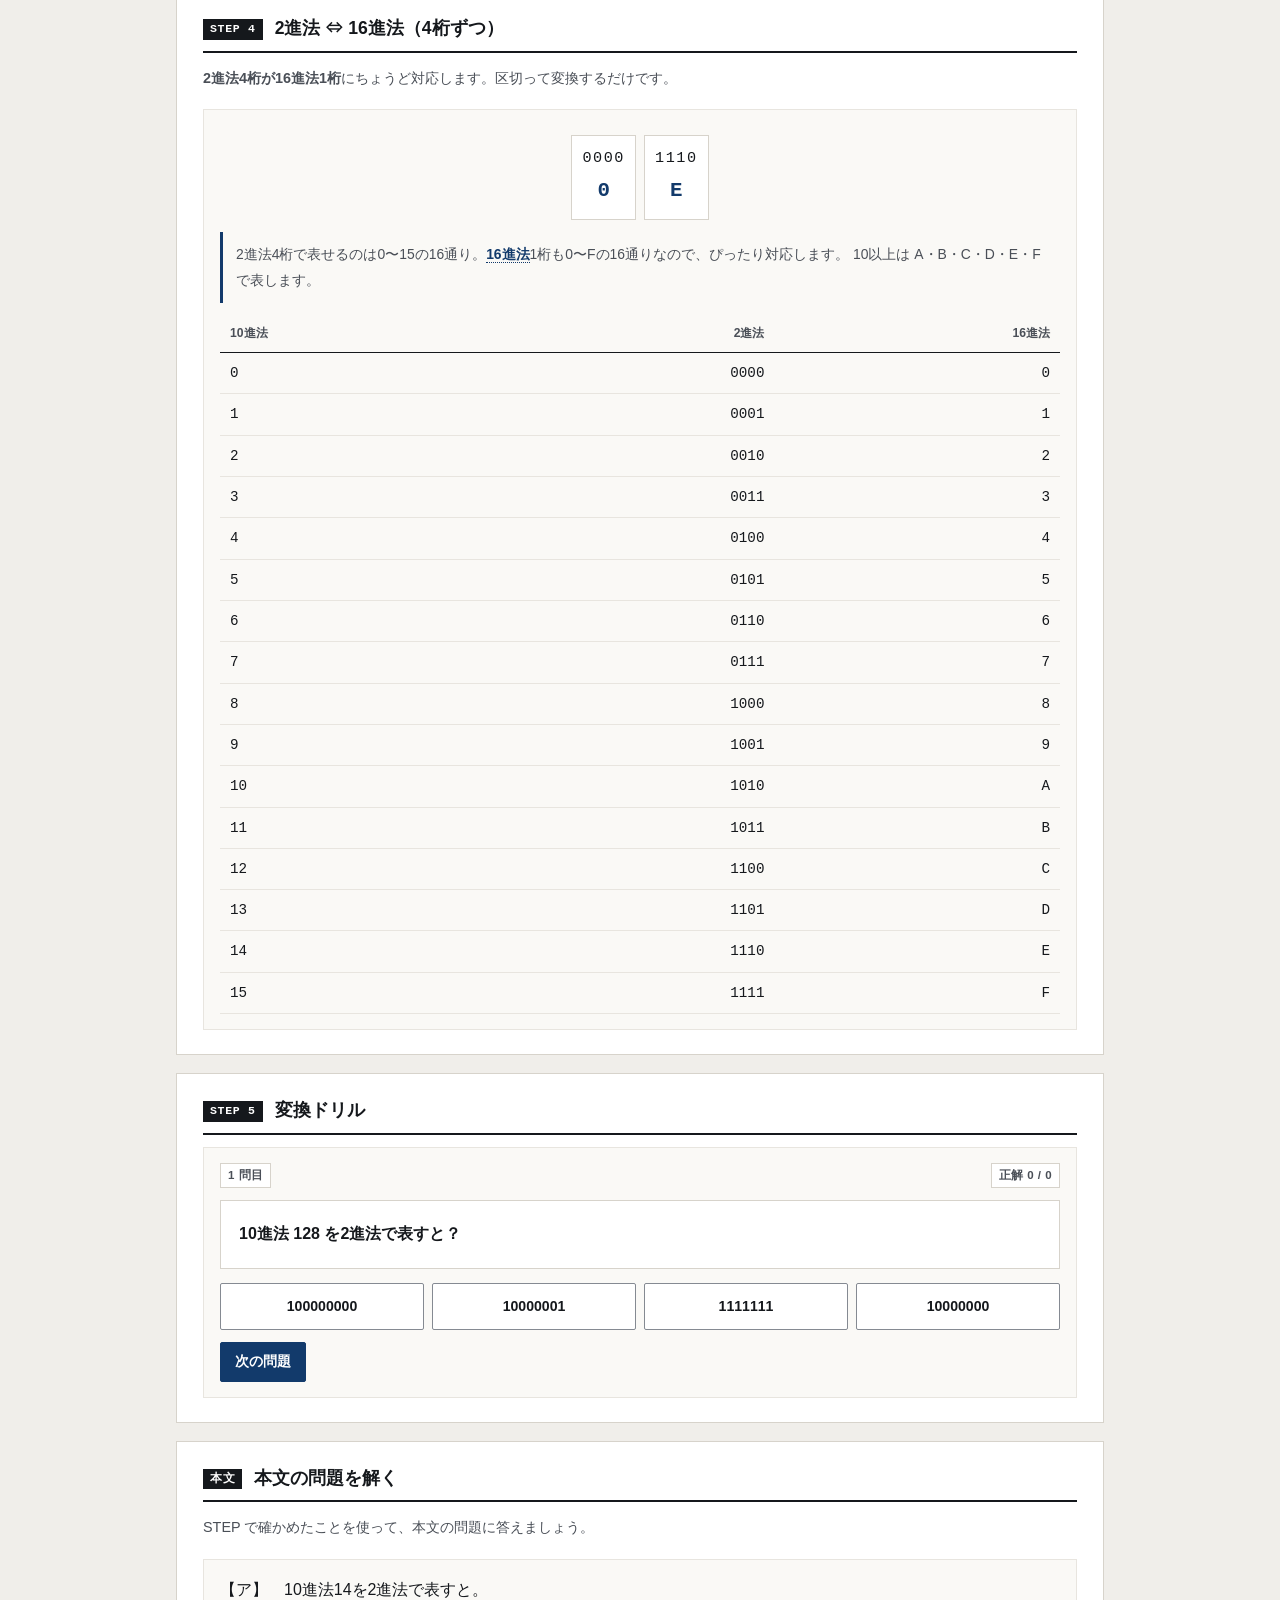
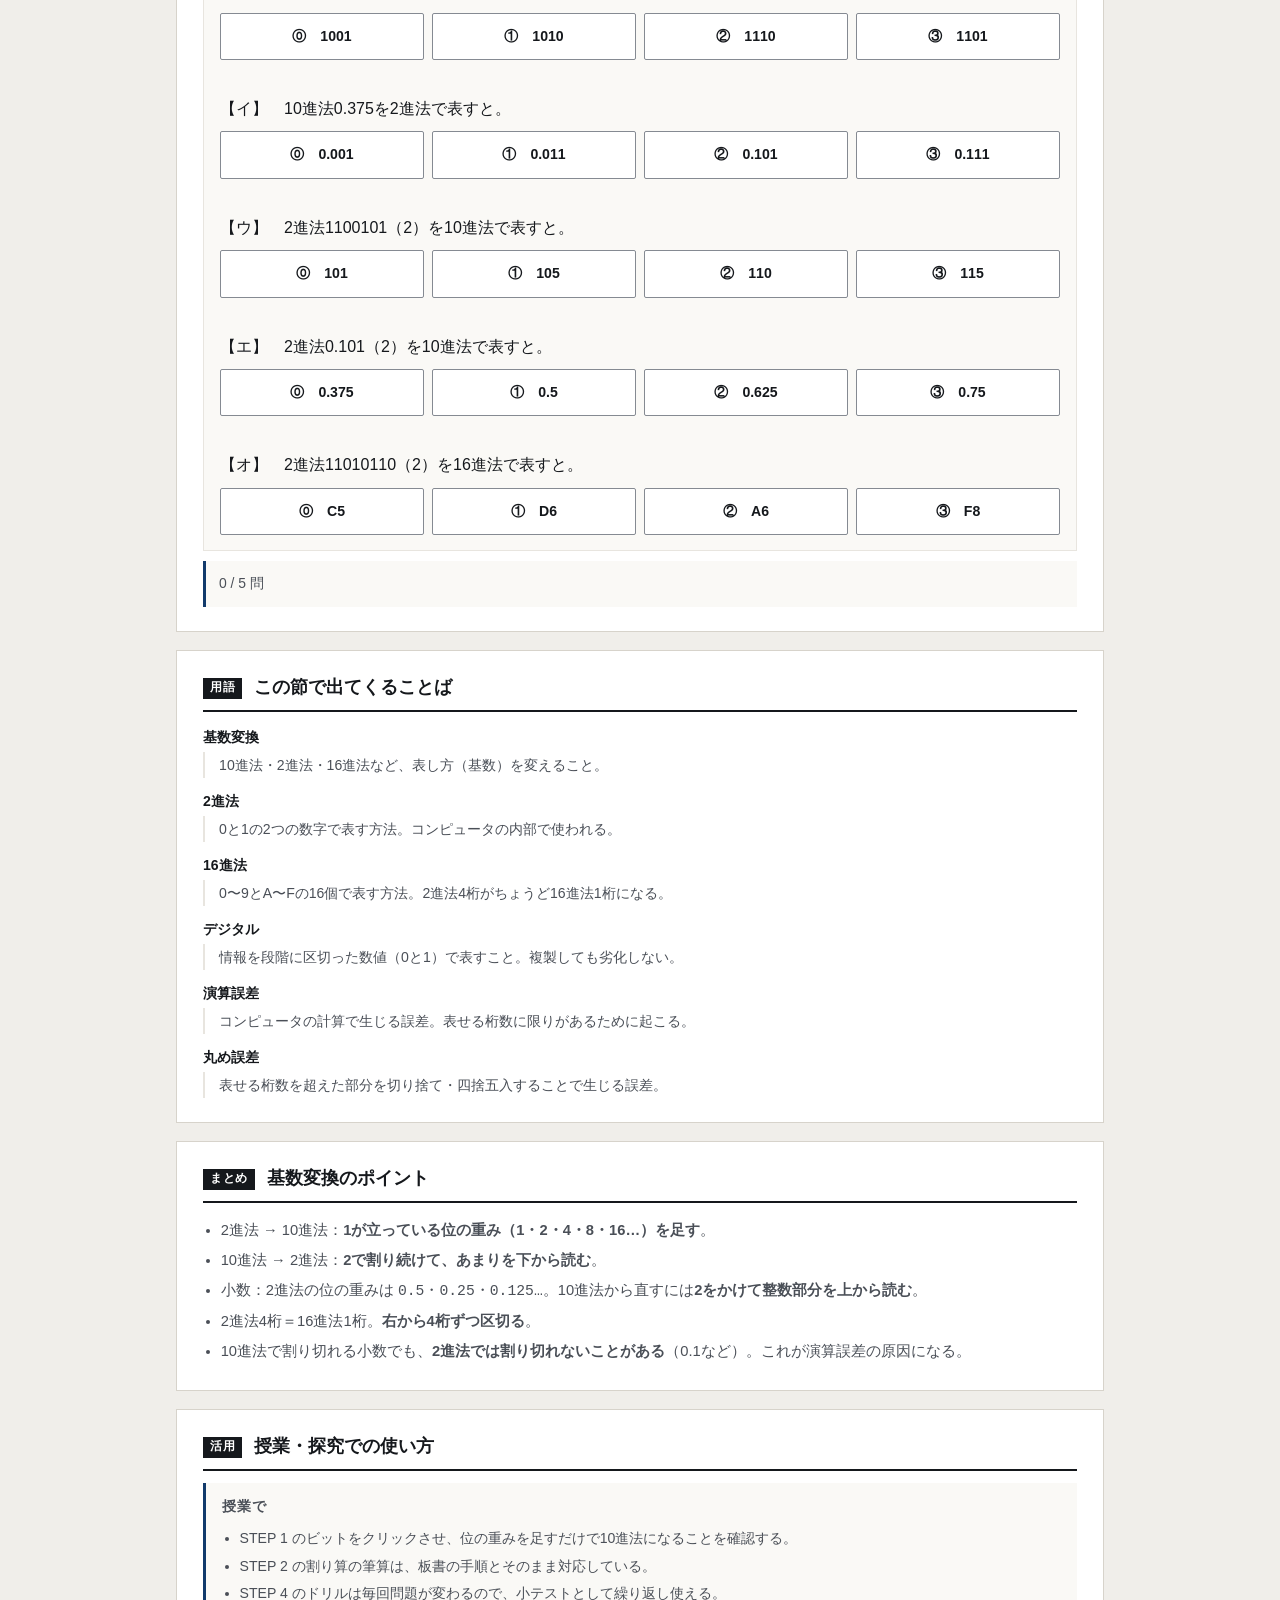
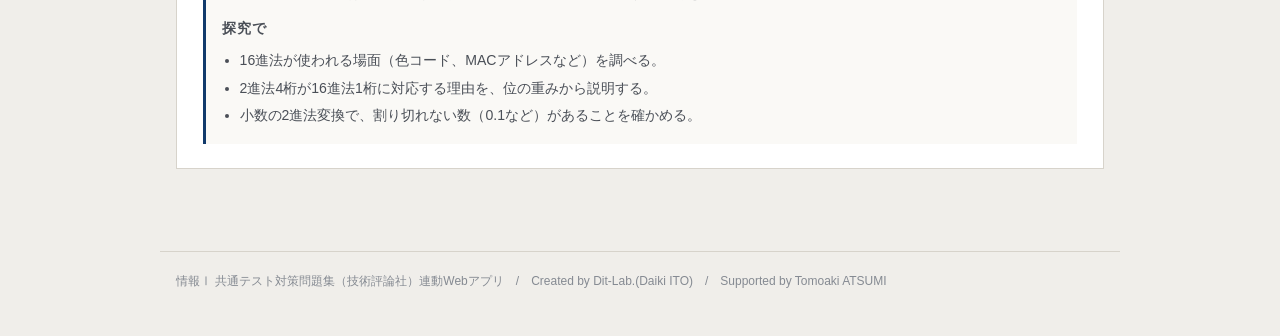
==== commit de233546: "chore: 不要ファイルを整理（ツールの作業ファイル・未使用JS・残骸画像） - .omc/ .serena/ __pycache__/ を削除し .gitignore に追加 - 各アプリが実際に" ====
--- a/index.html
+++ b/index.html
@@ -161,7 +161,6 @@
 </footer>
 
 <script src="js/tools.js?v=c07db610"></script>
-<script src="js/chart.js?v=fb6e3be1"></script>
 <script src="js/terms.js?v=5a365cb9"></script>
 <script src="js/quiz.js?v=5d6779cc"></script>
 <script src="js/app.js?v=0c408ddc"></script>
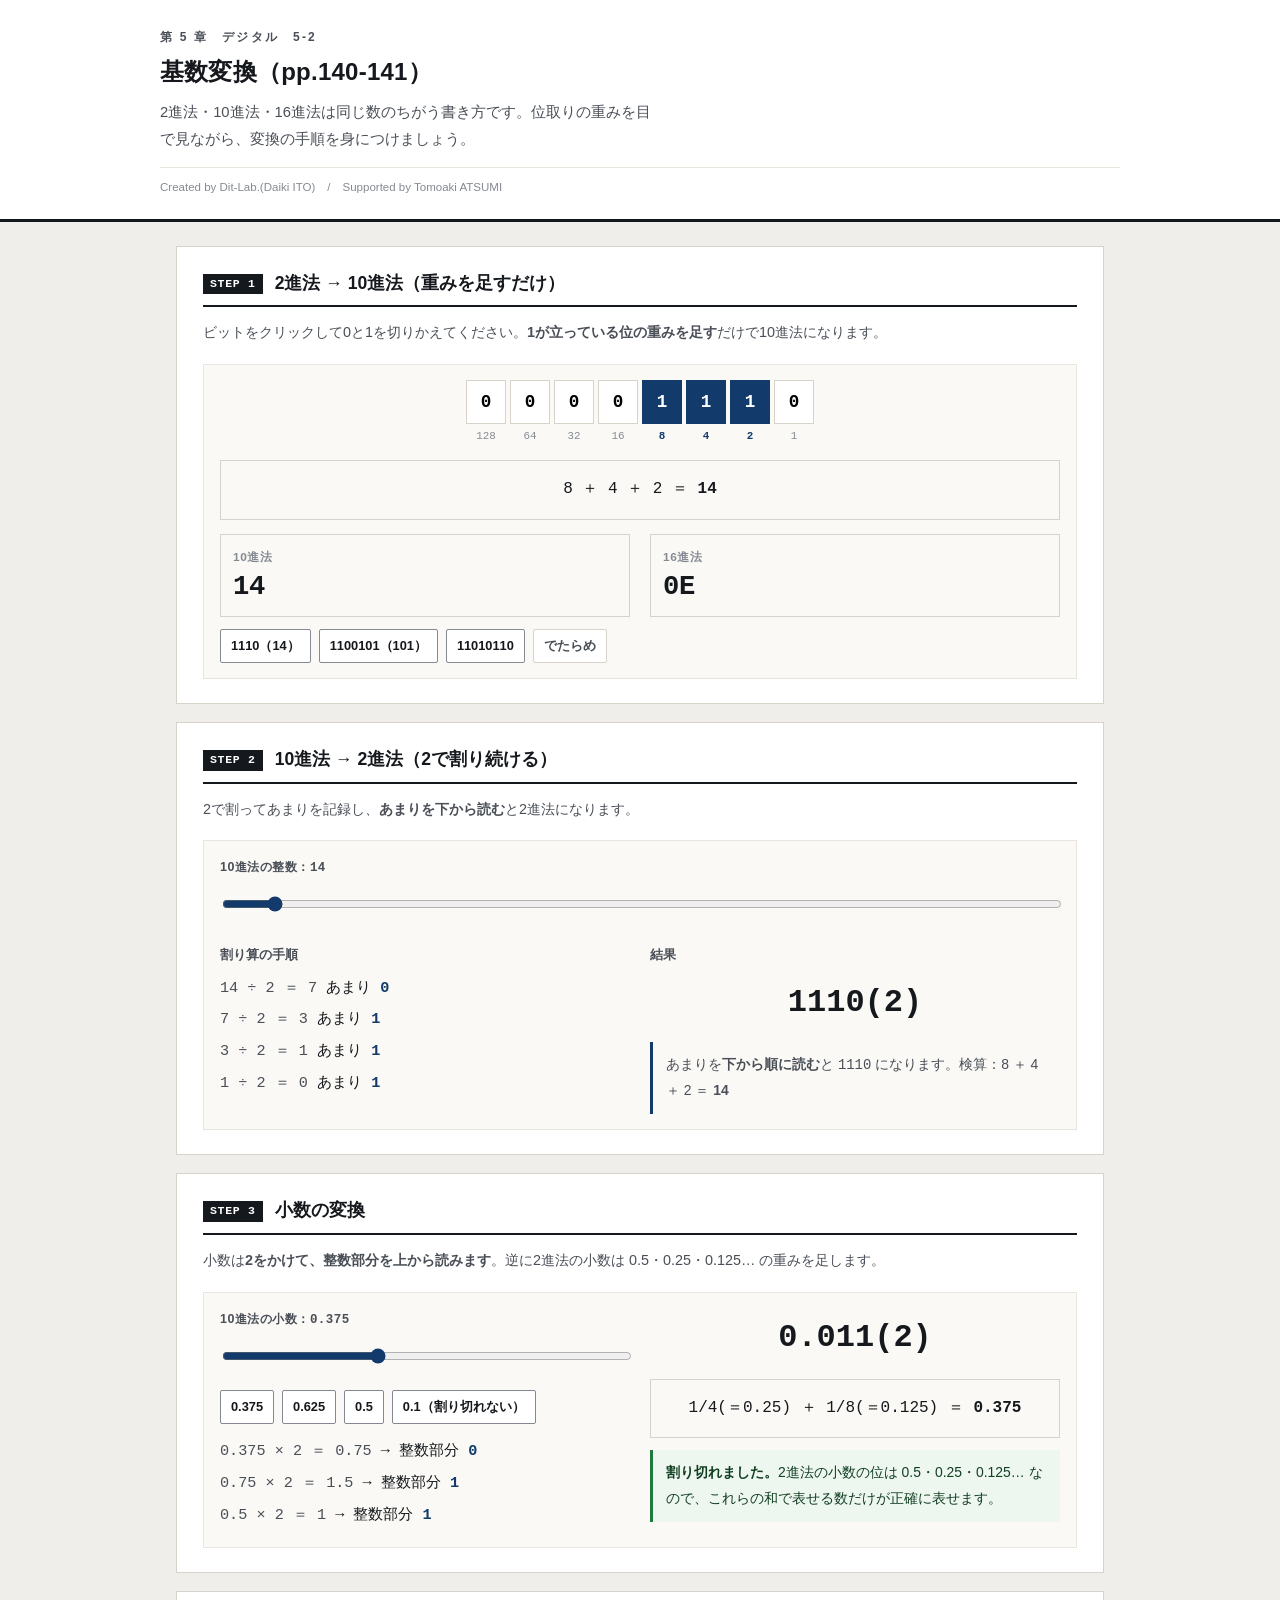
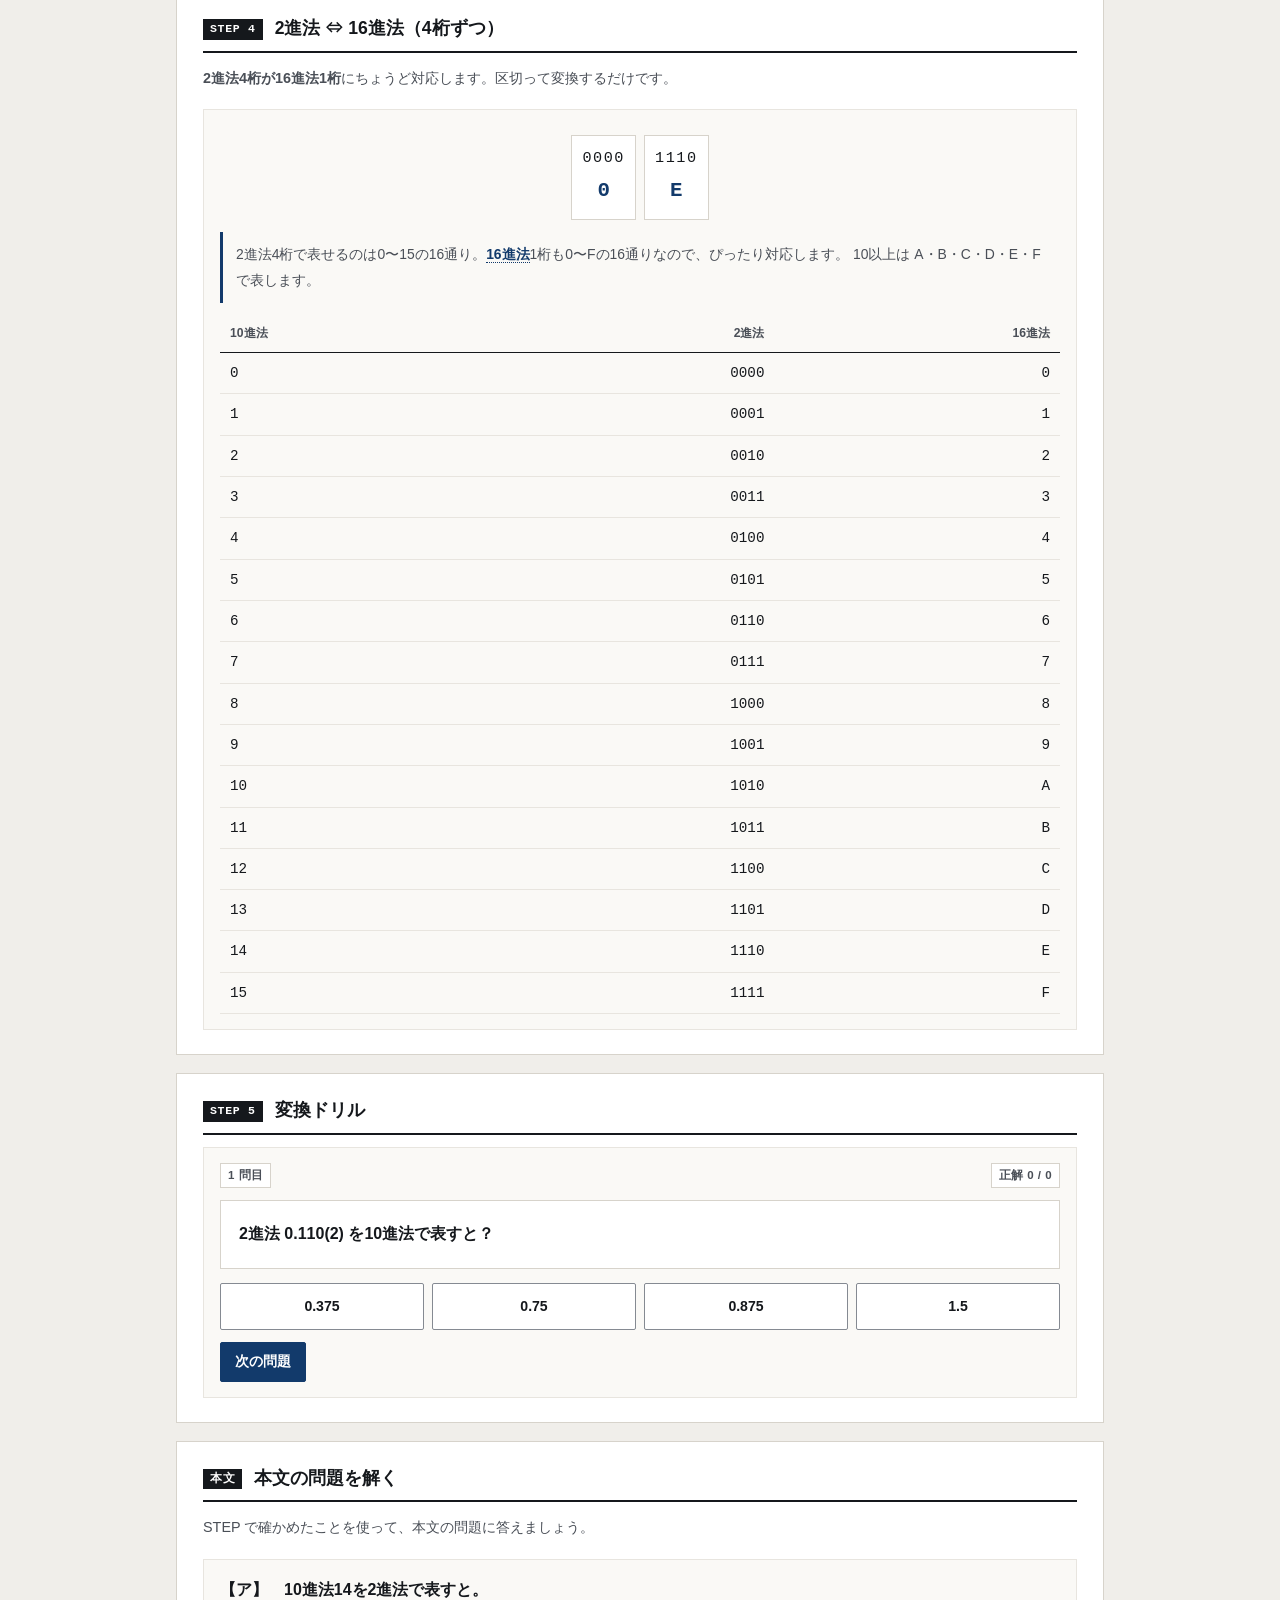
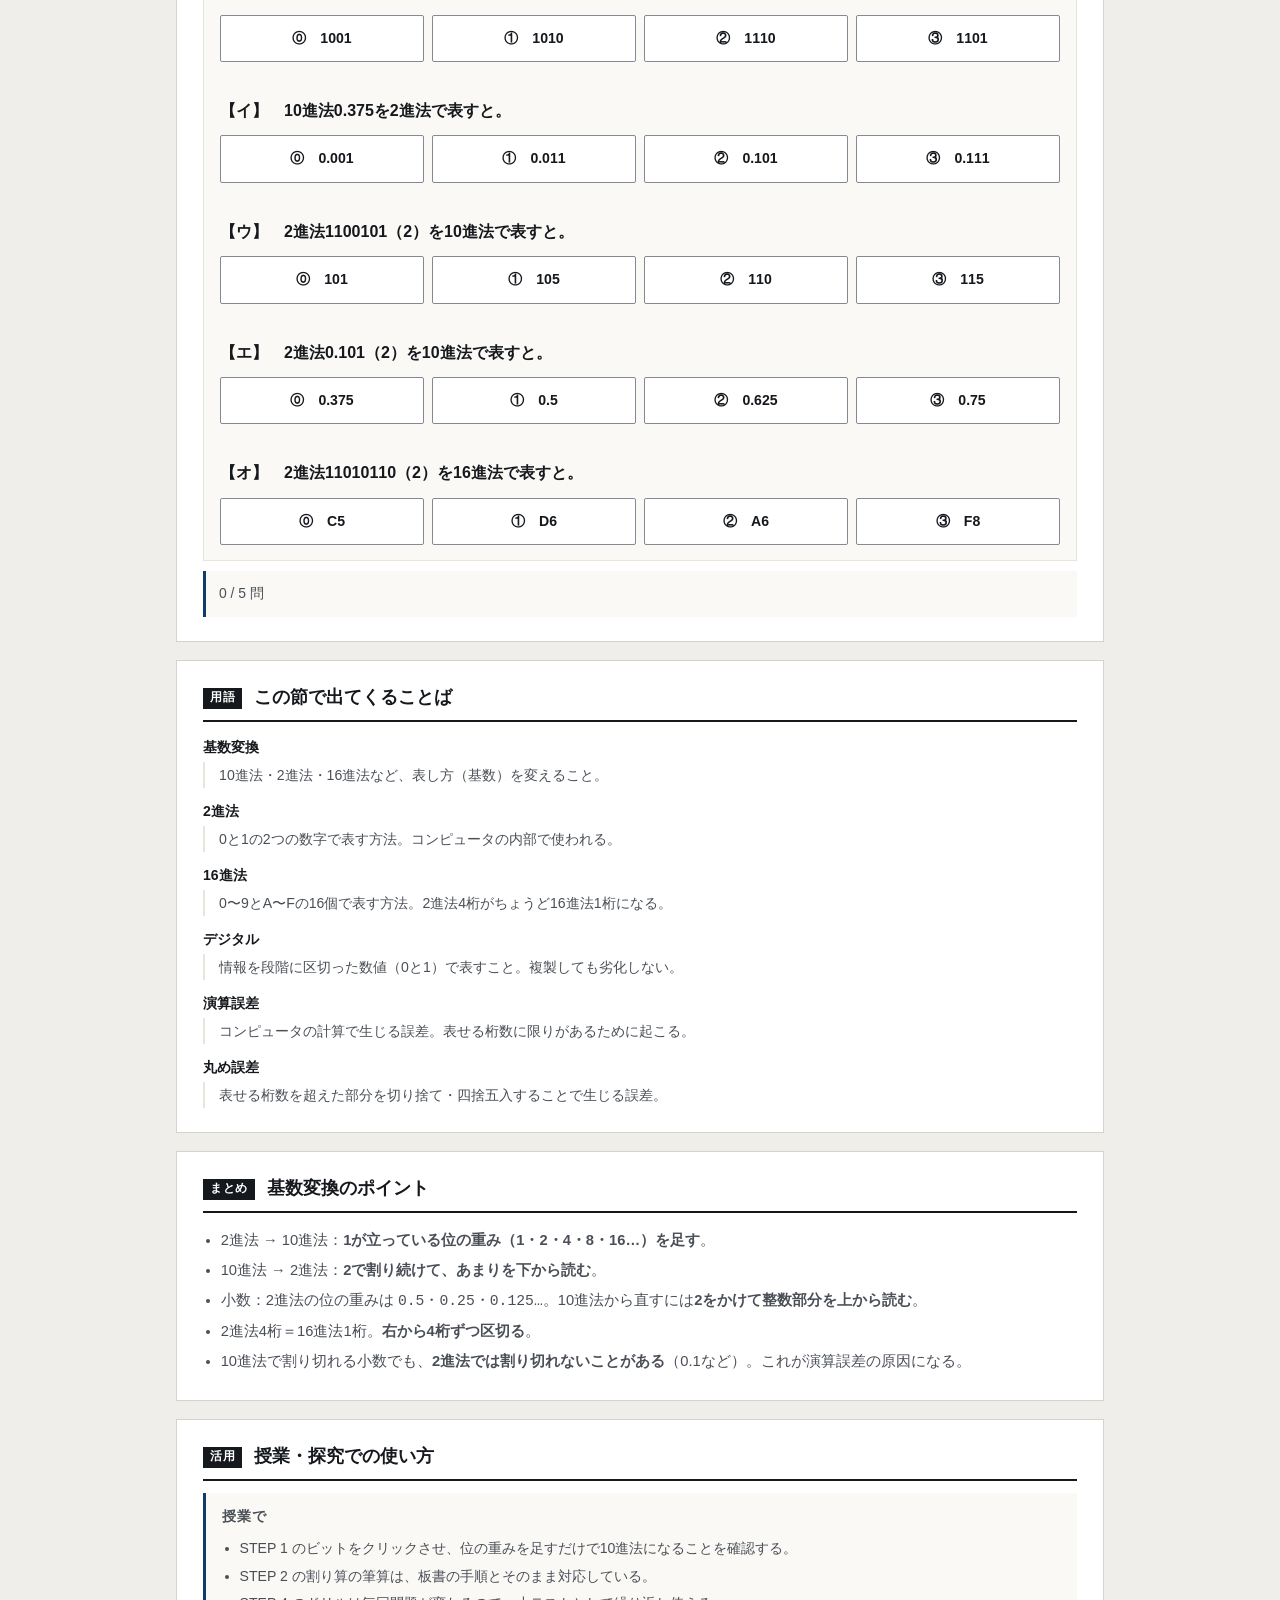
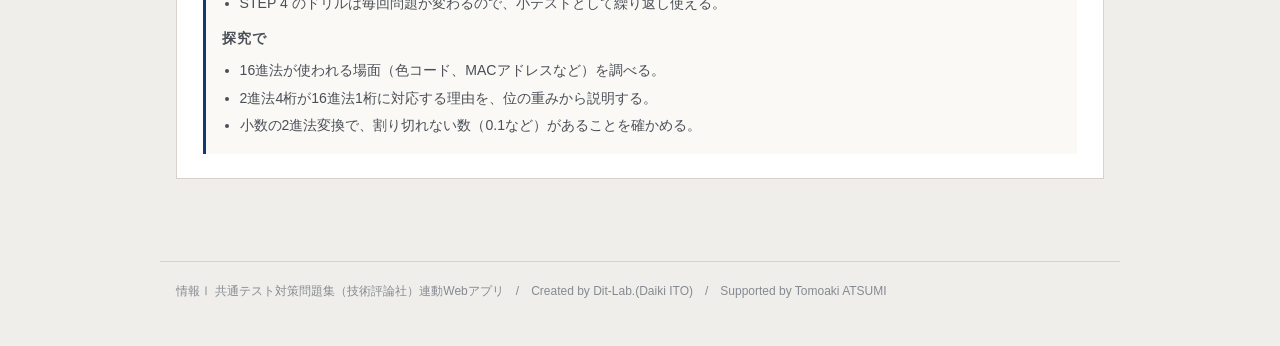
==== commit cc6764f7: "fix: 設問見出しのレイアウト不具合を修正（.qhead→.pq）" ====
--- a/index.html
+++ b/index.html
@@ -6,7 +6,7 @@
 <title>基数変換｜情報Ⅰ共通テスト対策問題集</title>
 <meta name="description" content="2進法・10進法・16進法は同じ数のちがう書き方です。位取りの重みを目で見ながら、変換の手順を身につけましょう。">
 <link rel="icon" href="data:image/svg+xml,%3Csvg xmlns=%22http://www.w3.org/2000/svg%22 viewBox=%220 0 32 32%22%3E%3Crect width=%2232%22 height=%2232%22 fill=%22%2315181c%22/%3E%3Ctext x=%2216%22 y=%2222%22 font-size=%2218%22 font-family=%22monospace%22 fill=%22%23fff%22 text-anchor=%22middle%22%3E01%3C/text%3E%3C/svg%3E">
-<link rel="stylesheet" href="css/style.css?v=239696b1">
+<link rel="stylesheet" href="css/style.css?v=ea93572e">
 <link rel="stylesheet" href="css/app.css?v=88f4e2b1">
 </head>
 <body>
@@ -162,7 +162,7 @@
 
 <script src="js/tools.js?v=c07db610"></script>
 <script src="js/terms.js?v=5a365cb9"></script>
-<script src="js/quiz.js?v=5d6779cc"></script>
+<script src="js/quiz.js?v=13402362"></script>
 <script src="js/app.js?v=0c408ddc"></script>
 </body>
 </html>
--- a/css/style.css
+++ b/css/style.css
@@ -68,6 +68,7 @@
 .grid{display:grid; gap:20px}
 .grid > *{min-width:0}          /* 子の中身で列が広がるのを防ぐ */
 @media(min-width:800px){ .grid.c2{grid-template-columns:1fr 1fr} }
+@media(min-width:800px){ .grid.c21{grid-template-columns:1.45fr 1fr} }
 
 .panel{border:1px solid var(--rule-2); background:var(--paper-2); padding:15px 16px; min-width:0}
 .panel > h3{
@@ -225,7 +226,7 @@
   .dg-c, .dg-h{ min-width:110px }
 }
 @media (max-width:820px){
-  .grid.c2{grid-template-columns:1fr}
+  .grid.c2,.grid.c21{grid-template-columns:1fr}
   .dg-scroll{max-height:340px}
   .filebox{flex-direction:column; align-items:stretch}
   .filebox .sel{max-width:100%}
@@ -267,3 +268,13 @@
   cursor:pointer; font-size:.88rem; max-width:100%; text-align:left; font-family:inherit; color:var(--ink)}
 .cards .c:hover{background:var(--warn-bg)}
 .cards .c.used{opacity:.35; pointer-events:none}
+
+/* --- 予想してから実行 --- */
+.pmark{display:inline-block; background:var(--accent); color:#fff; font-size:.7rem; font-weight:700;
+  letter-spacing:.08em; padding:2px 7px; border-radius:2px; margin-right:8px; vertical-align:2px}
+input.pin{font-size:1.05rem; padding:7px 10px; border:1px solid var(--rule); border-radius:3px;
+  width:9em; max-width:100%; background:#fff}
+.btn-row .unit{color:var(--muted); font-size:.9rem}
+.choice4 .btn.on{border-color:var(--accent); box-shadow:inset 0 0 0 1px var(--accent); font-weight:700}
+/* 設問文の見出し（flex ではなく通常の段落。.qhead は左右振り分け用なので用途が別） */
+.pq{margin:0 0 10px; font-weight:700; line-height:1.85}
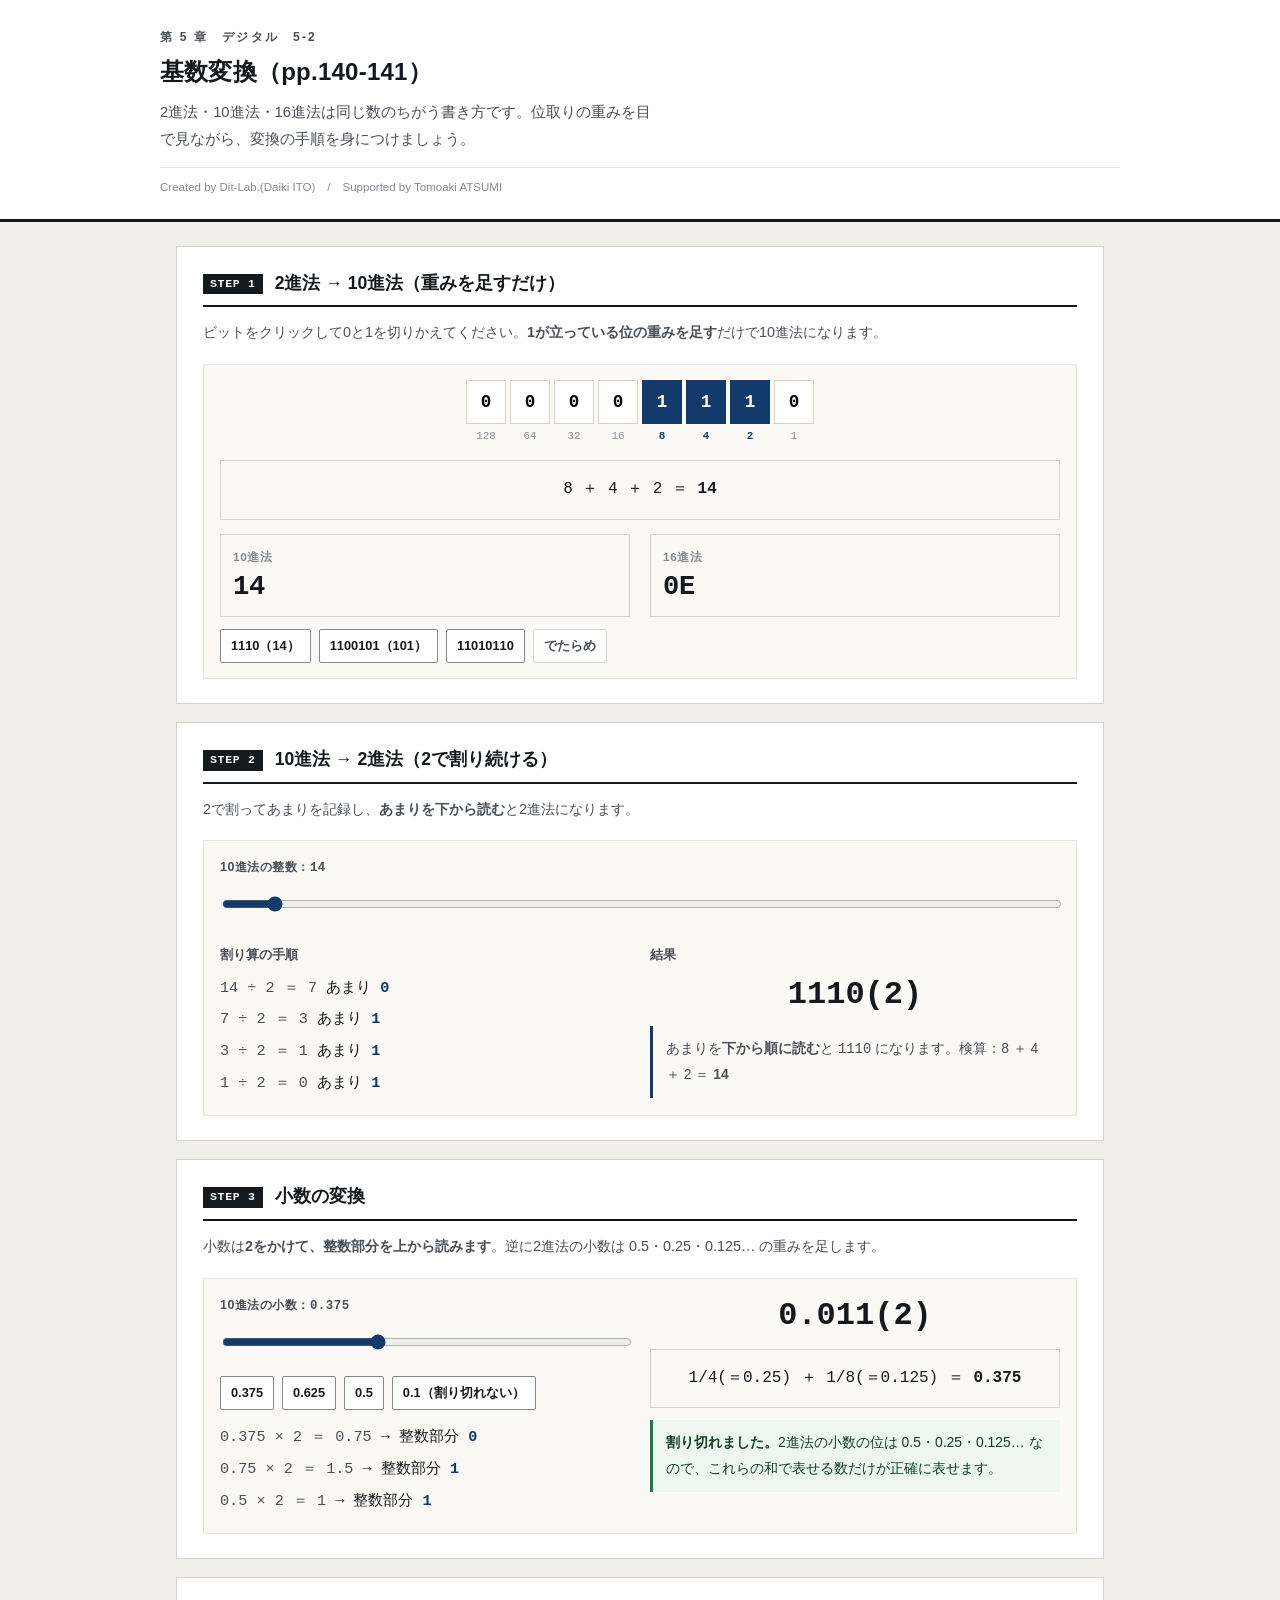
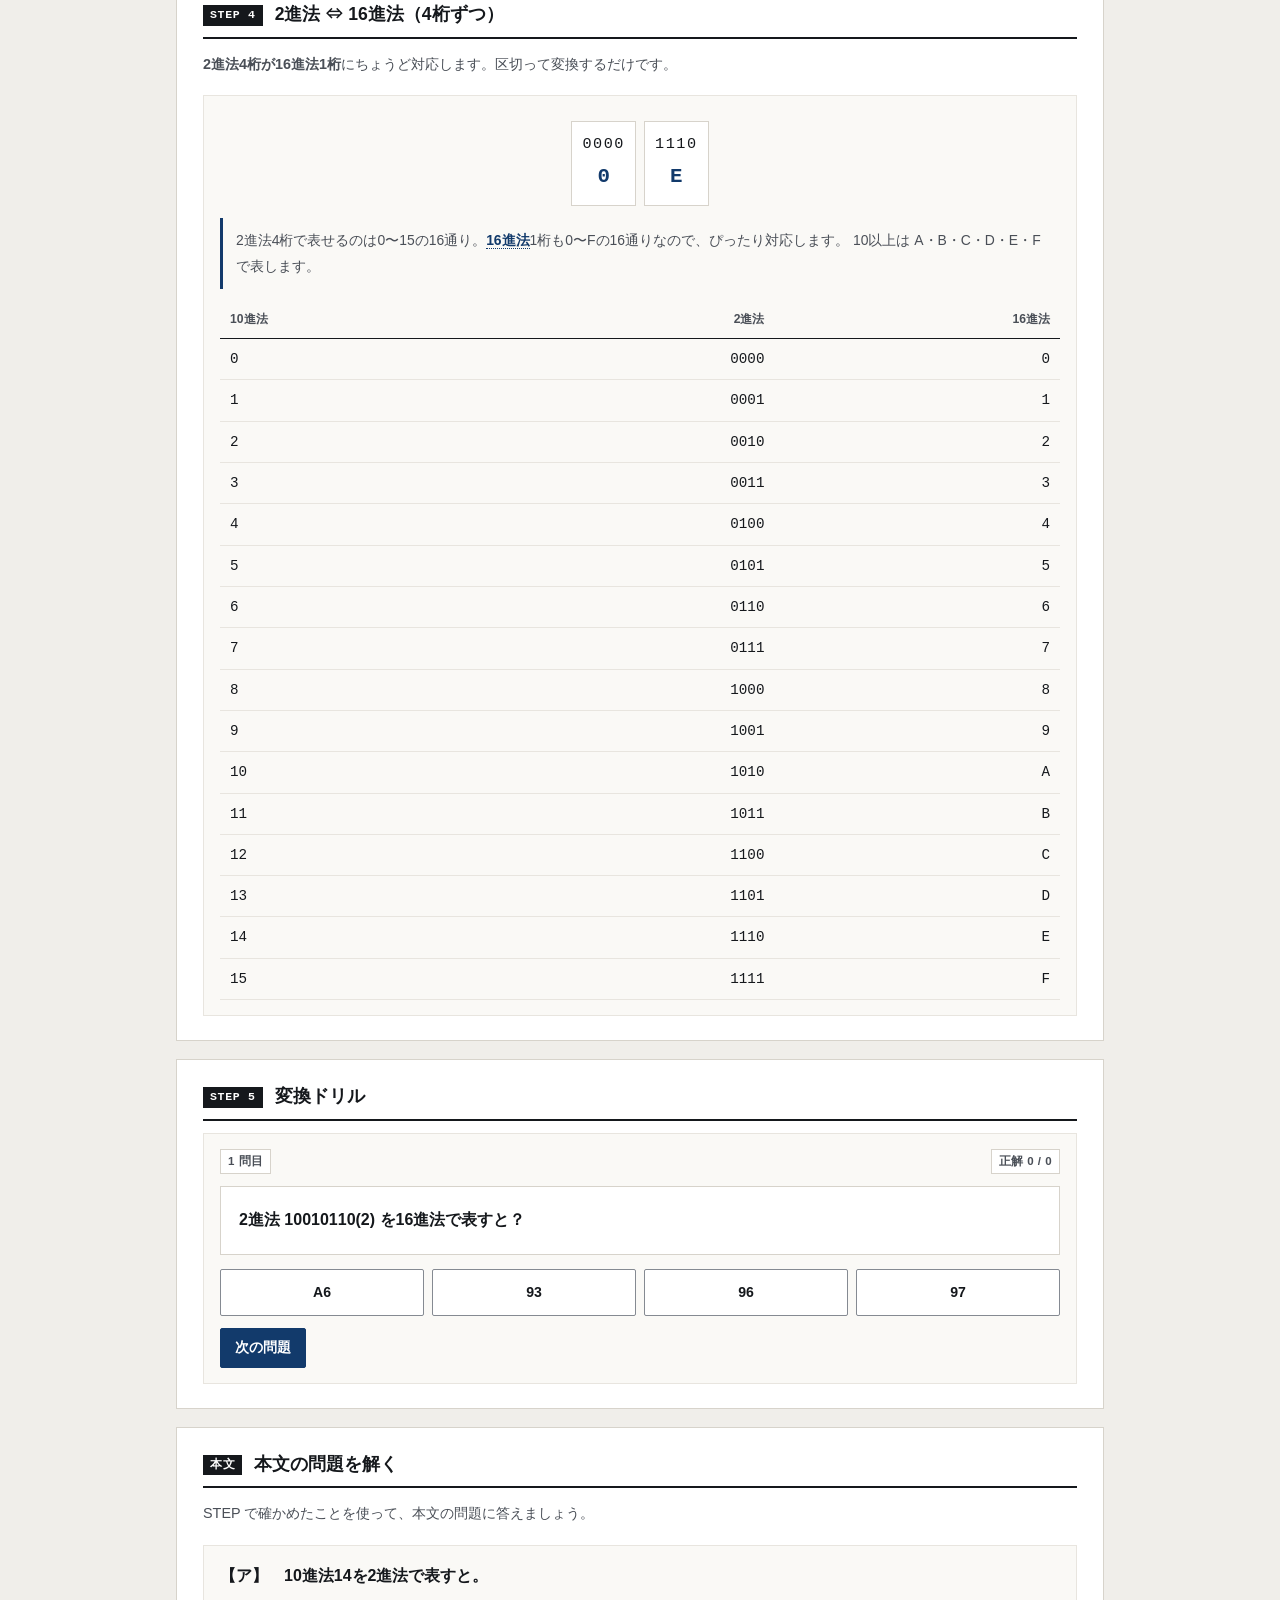
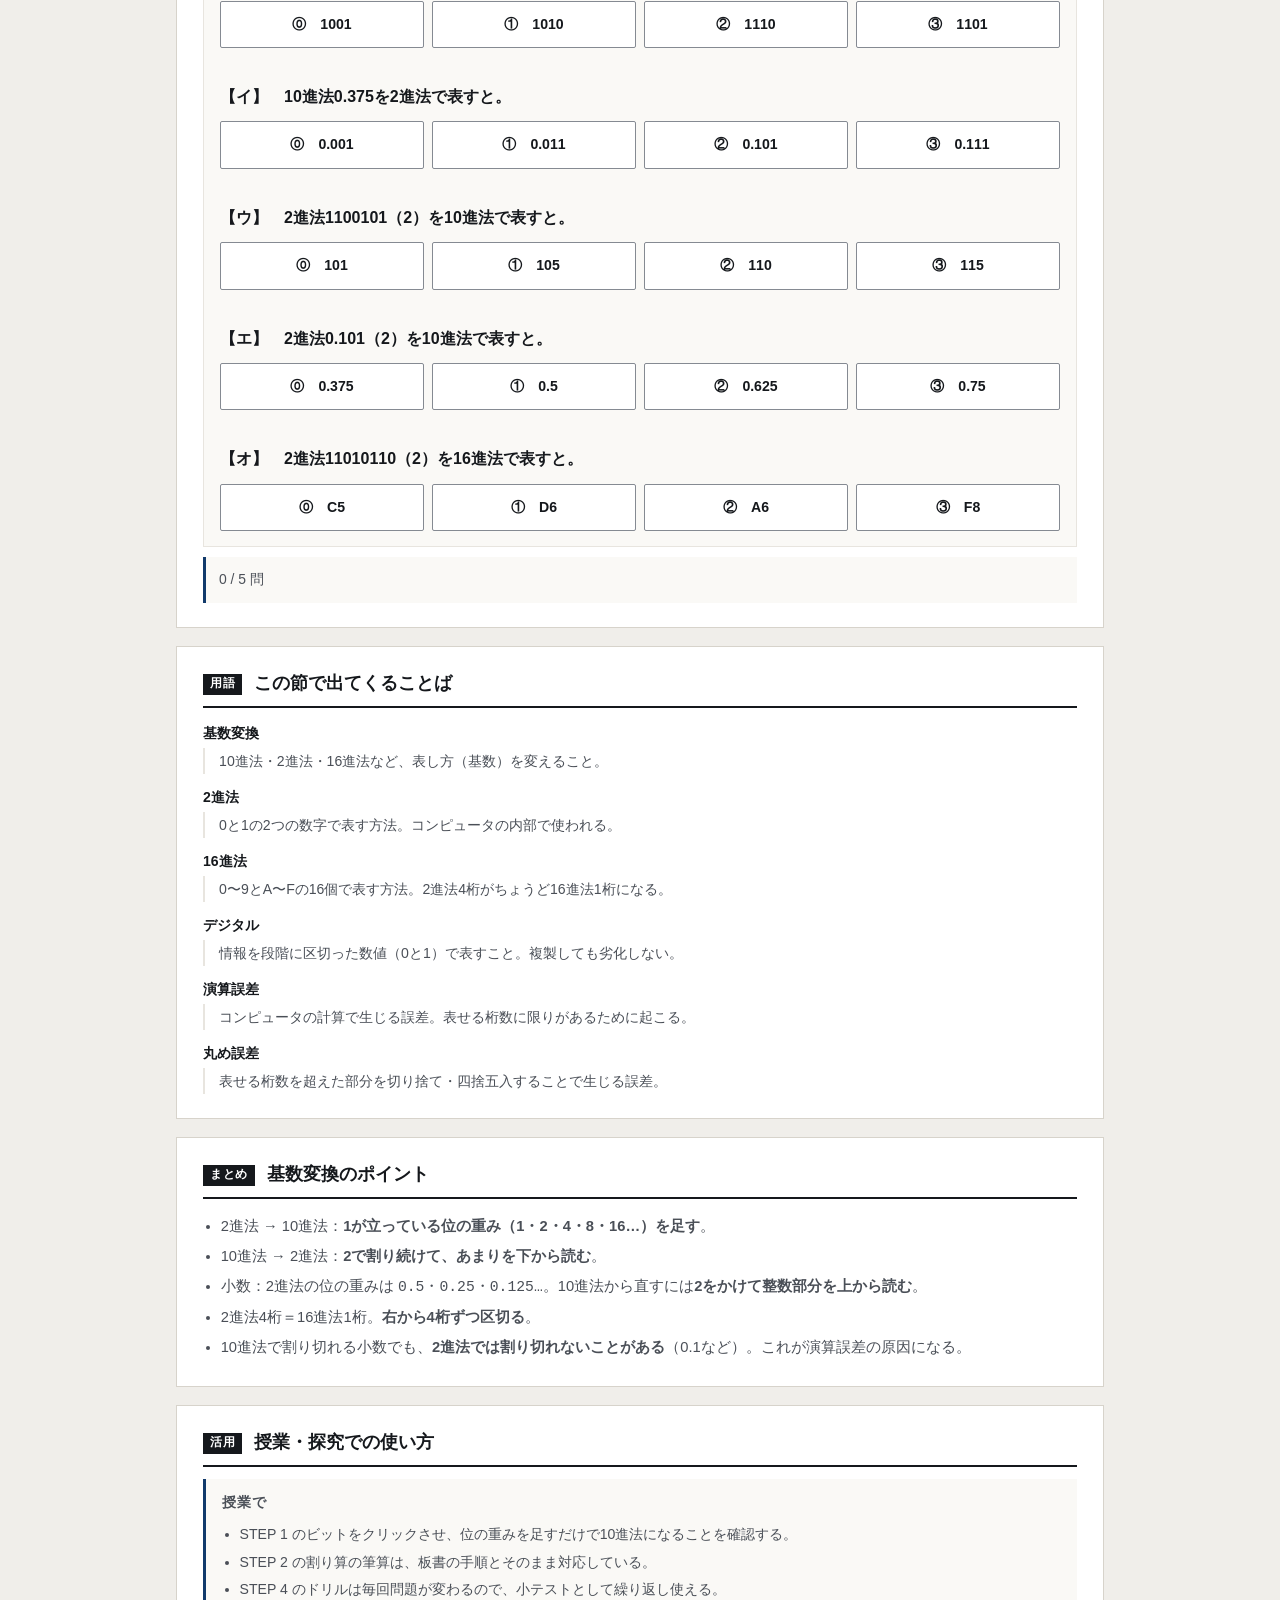
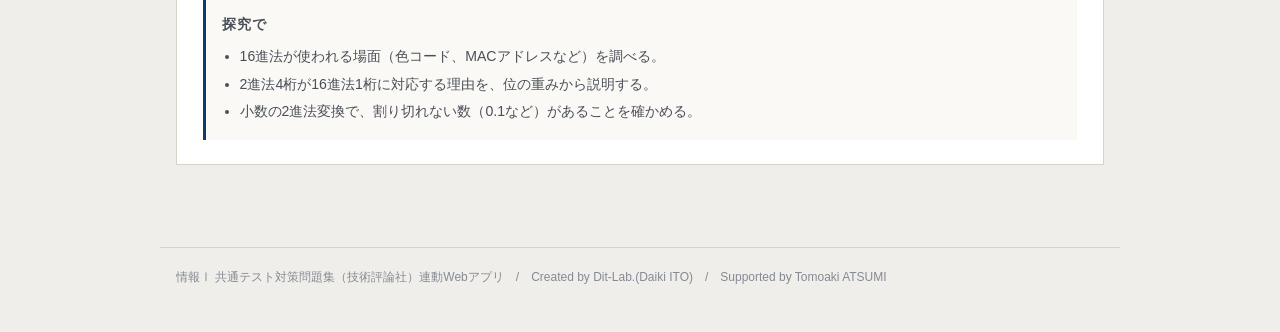
==== commit d298fa5c: "fix: スマートフォンで変換結果の数字が画面からはみ出す不具合を修正" ====
--- a/index.html
+++ b/index.html
@@ -6,8 +6,8 @@
 <title>基数変換｜情報Ⅰ共通テスト対策問題集</title>
 <meta name="description" content="2進法・10進法・16進法は同じ数のちがう書き方です。位取りの重みを目で見ながら、変換の手順を身につけましょう。">
 <link rel="icon" href="data:image/svg+xml,%3Csvg xmlns=%22http://www.w3.org/2000/svg%22 viewBox=%220 0 32 32%22%3E%3Crect width=%2232%22 height=%2232%22 fill=%22%2315181c%22/%3E%3Ctext x=%2216%22 y=%2222%22 font-size=%2218%22 font-family=%22monospace%22 fill=%22%23fff%22 text-anchor=%22middle%22%3E01%3C/text%3E%3C/svg%3E">
-<link rel="stylesheet" href="css/style.css?v=ea93572e">
-<link rel="stylesheet" href="css/app.css?v=88f4e2b1">
+<link rel="stylesheet" href="css/style.css?v=1b60c856">
+<link rel="stylesheet" href="css/app.css?v=f81292b9">
 </head>
 <body>
 
--- a/css/style.css
+++ b/css/style.css
@@ -118,7 +118,7 @@
 table.tbl thead th{border-bottom:1.5px solid var(--ink); font-size:.76rem; color:var(--ink-2); font-weight:700; white-space:nowrap}
 .tbl-scroll{overflow-x:auto; -webkit-overflow-scrolling:touch; max-width:100%}
 
-.note{padding:10px 13px; font-size:.87rem; border-left:3px solid var(--ink-3); background:var(--paper-2)}
+.note{padding:10px 13px; font-size:.87rem; border-left:3px solid var(--ink-3); background:var(--paper-2); overflow-wrap:break-word; word-break:break-word}
 .note.ok{background:var(--ok-bg); border-left-color:var(--ok); color:#123f22}
 .note.ng{background:var(--ng-bg); border-left-color:var(--ng); color:#6d1a15}
 .note.info{background:var(--paper-2); border-left-color:var(--accent); color:var(--ink-2)}
--- a/css/app.css
+++ b/css/app.css
@@ -33,4 +33,6 @@
 .hexmap .g{border:1px solid var(--rule); padding:8px 10px; text-align:center; background:var(--paper)}
 .hexmap .g .b4{font-family:var(--mono); font-size:.95rem; letter-spacing:.1em}
 .hexmap .g .hx{font-family:var(--mono); font-size:1.3rem; font-weight:700; color:var(--accent)}
-.bigval{font-family:var(--mono); font-size:2rem; font-weight:700; text-align:center}
+.bigval{font-family:var(--mono); font-size:2rem; font-weight:700; text-align:center;
+  overflow-wrap:anywhere; word-break:break-all; line-height:1.35}
+@media(max-width:560px){ .bigval{font-size:1.35rem} }
